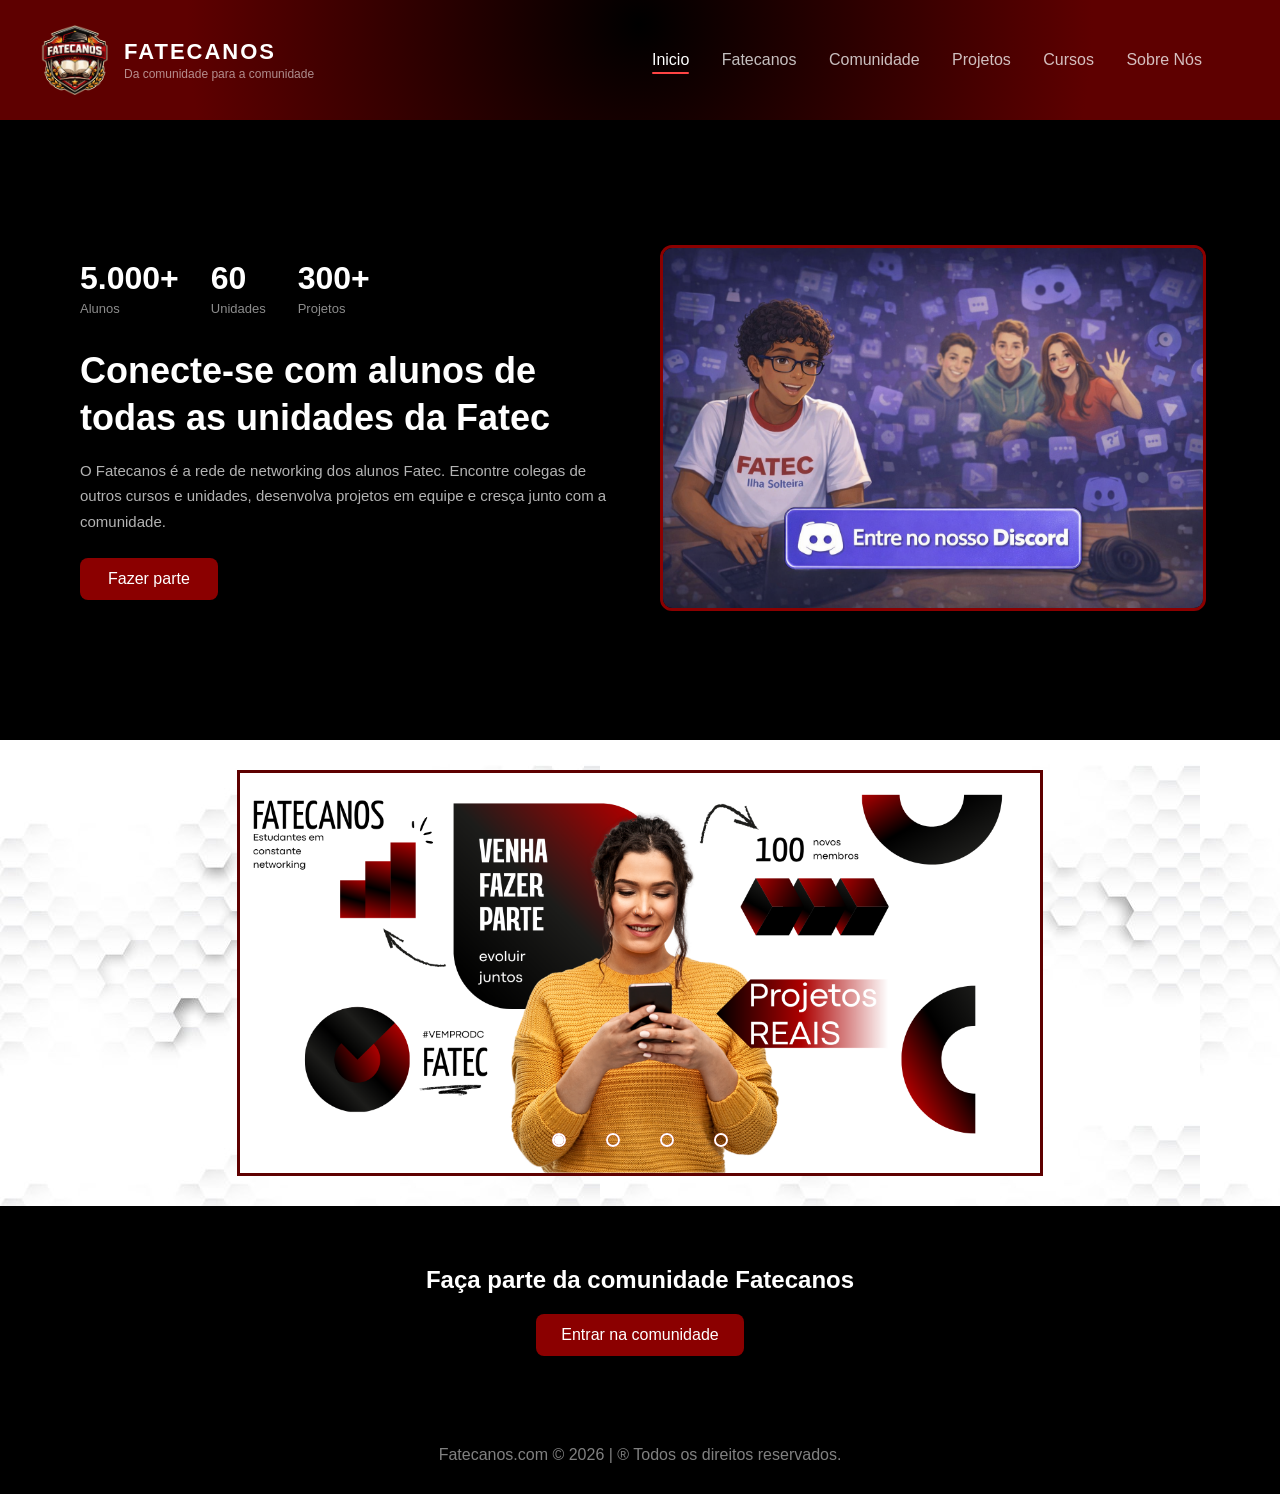
==== index.html @ 51395d37 "Add files via upload" ====
<!DOCTYPE html>
<html lang="pt-br">

<head>
    <meta charset="UTF-8">
    <meta http-equiv="X-UA-Compatible" content="IE=edge">
    <meta name="viewport" content="width=device-width, initial-scale=1.0">
    <title>FATECANOS</title>

    <!-- Estilos da Página -->
    <link rel="stylesheet" href="assets/css/estilo.css">

    <!-- favicon -->
    <link rel="shortcut icon" href="assets/images/logofatecanos.png" type="image/png">
</head>

<body>
    <header class="container-header">
        <a class="header-logo" href="index.html">
            <img src="assets/images/logofatecanos.png" alt="logo fatecanos">
            <div class="header-texto">
                <h1>FATECANOS</h1>
                <p>Da comunidade para a comunidade</p>
            </div>
        </a>
        <nav class="container-navegacao">
            <a href="index.html" class="ativo">Inicio</a>
            <a href="fatecanos.html">Fatecanos</a>
            <a href="comunidade.html">Comunidade</a>
            <a href="projetos.html">Projetos</a>
            <a href="cursos.html">Cursos</a>
            <a href="sobre.html">Sobre Nós</a>
        </nav>
    </header>
    <main class="main">
        <section class="artigo">

            <!-- TEXTO À ESQUERDA - vem primeiro no HTML então aparece à esquerda -->
            <div class="artigo-texto">

                <!-- ESTATÍSTICAS — ficam acima do título -->
                <div class="estatisticas">
                    <div class="stat">
                        <span class="stat-numero">5.000+</span>
                        <span class="stat-label">Alunos</span>
                    </div>
                    <div class="stat">
                        <span class="stat-numero">60</span>
                        <span class="stat-label">Unidades</span>
                    </div>
                    <div class="stat">
                        <span class="stat-numero">300+</span>
                        <span class="stat-label">Projetos</span>
                    </div>
                </div>

                <h1>Conecte-se com alunos de todas as unidades da Fatec</h1>
                <p>O Fatecanos é a rede de networking dos alunos Fatec.
                    Encontre colegas de outros cursos e unidades, desenvolva
                    projetos em equipe e cresça junto com a comunidade.</p>

                <!-- BOTÃO — leva o usuário para a página de comunidade -->
                <a href="comunidade.html" class="botao-artigo">Fazer parte </a>
            </div>

            <!-- IMAGEM À DIREITA — vem segundo no HTML então aparece à direita -->
            <div class="artigo-imagem">
                <a href="https://discord.gg" target="_blank">
                    <img src="assets/images/artigo1.png" alt="Entrar no Discord">
                </a>
            </div>

        </section>

        <!-- SLIDER WRAPPER — centraliza o slider na página -->
         
        <div class="slider-wrapper">

            <div class="slider">
                <div class="slides">
                    <!-- radio buttons -->
                    <input type="radio" name="radio-btn" id="radio1" checked>
                    <!-- checked = marca esse como selecionado por padrão -->
                    <input type="radio" name="radio-btn" id="radio2">
                    <input type="radio" name="radio-btn" id="radio3">
                    <input type="radio" name="radio-btn" id="radio4">

                    <!-- imagens do slide -->
                    <div class="slide first">
                        <img src="assets/images/slide1.png" alt="imagem 1">
                    </div>
                    <div class="slide">
                        <img src="assets/images/slide2.png" alt="imagem 2">
                    </div>
                    <div class="slide">
                        <img src="assets/images/slide3.png" alt="imagem 3">
                    </div>
                    <div class="slide">
                        <img src="assets/images/slide4.png" alt="imagem 4">
                    </div>

                    <!-- Navigation auto -->
                    <div class="navigation-auto">
                        <div class="auto-btn1"></div>
                        <div class="auto-btn2"></div>
                        <div class="auto-btn3"></div>
                        <div class="auto-btn4"></div>
                    </div>
                </div>

                <div class="manual-navigation">
                    <label for="radio1" class="manual-btn"></label>
                    <label for="radio2" class="manual-btn"></label>
                    <label for="radio3" class="manual-btn"></label>
                    <label for="radio4" class="manual-btn"></label>
                </div>
            </div>

        </div>
        <!-- chamada para ação -->
        <section class="container-servicos-contatos">

            <h1>Faça parte da comunidade Fatecanos</h1>

            <div class="botoes-servicos-contatos">
                <a href="#">Entrar na comunidade</a>
            </div>

        </section>
    </main>
    <footer>
        Fatecanos.com &copy; 2026 | &reg; Todos os direitos reservados.
    </footer>
    <script src="script.js"></script>
</body>

</html>
---- assets/css/estilo.css ----
/* ========================= */
/* LUCAS LEÃO                */
/* ========================= */

:root {
    --font-default: Arial, Helvetica, sans-serif;
    --cor-1: #fff;
    /* :root é onde ficam as variáveis globais do site — valores que você reutiliza em vários lugares */
}

* {
    margin: 0;
    padding: 0;
    /* o * seleciona TODOS os elementos — isso zera as margens e paddings padrão do navegador */
}

body {
    font-family: Arial, Helvetica, sans-serif;
    color: var(--cor-1);
    /* var(--cor-1) usa a variável que definimos lá no :root */
}

@media (max-width: 768px) {}

.main {
    min-height: 85vh;
    /* vh = viewport height — 85vh significa 85% da altura da tela visível */
    background-color: #ffffff;
}

/*  GERAL */
.text-center {
    text-align: center;
}

.margin-top-40 {
    margin-top: 40px;
}

/* ========================= */
/* HEADER                    */
/* ========================= */

.container-header {
    background: radial-gradient(circle at 50% 20%, #000000, #5e0000 70%);
    padding: 25px 40px;
    /* 4 valores: cima, direita, baixo, esquerda — reduzimos cima/baixo para aproximar do nav */
    display: flex;
    align-items: center;
    justify-content: space-between;
    /* space-between empurra o primeiro filho pra esquerda e o último pra direita */
}

/* LOGO (imagem + texto juntos, clicáveis) */
.header-logo {
    display: flex;
    align-items: center;
    gap: 14px;
    text-decoration: none;
    /* remove o sublinhado padrão do link */
    color: inherit;
    /* inherit = herda a cor do pai — evita que o subtítulo fique azul de link */
}

/* IMAGEM DA LOGO */
.header-logo img {
    width: 70px;
    height: 70px;
    object-fit: contain;
    /* contain garante que a imagem caiba no tamanho sem distorcer */
}

.header-texto h1 {
    margin: 0;
    font-size: 22px;
    font-weight: 700;
    color: white;
    letter-spacing: 2px;
    /* letter-spacing = espaço entre as letras */
}

.header-texto p {
    margin: 2px 0 0;
    font-size: 12px;
    color: rgba(255, 255, 255, 0.55);
    /* rgba: vermelho, verde, azul, opacidade — 0.55 = 55% visível */
}

/* BADGE (fatecanos.com) */
.header-badge {
    font-size: 11px;
    color: rgba(255, 255, 255, 0.45);
    border: 0.5px solid rgba(255, 255, 255, 0.2);
    padding: 4px 10px;
    border-radius: 20px;
    /* valor alto = bordas bem arredondadas, formato de pílula */
}

/* ========================= */
/* NAVEGAÇÃO                 */
/* ========================= */

.container-navegacao {
    position: sticky;
    top: 0;
    left: 0;
    right: 0;
    z-index: 1000
    /* z-index controla quem fica na frente — 100 garante que o nav fique acima de outros elementos */
    display: flex;
    /* adicionado: substitui o text-align: center, dá controle real sobre o alinhamento */
    justify-content: center;
    align-items: center;
    gap: 8px;
    /* gap = espaço entre os links, substitui o margin nos <a> */
    padding: 16px 24px;
    /* filter: blur removido — estava deixando o texto levemente borrado */
}

.container-navegacao a {
    font-size: 1em;
    /* reduzido de 1.5em — em telas menores 1.5em ficava muito grande */
    padding: 6px 14px;
    text-decoration: none;
    color: rgba(255, 255, 255, 0.75);
    position: relative;
    /* OBRIGATÓRIO para o ::after funcionar — o filho absolute se posiciona em relação ao pai relative */
    transition: color 0.25s ease;
    /* transition suaviza a mudança de cor no hover em 0.25 segundos */
}

.container-navegacao a::after {
    content: '';
    /* obrigatório para o ::after existir — mesmo vazio */
    position: absolute;
    bottom: 0;
    left: 14px;
    right: 14px;
    height: 2px;
    background: #ff4444;
    border-radius: 2px;
    transform: scaleX(0);
    /* começa invisível — escala horizontal zerada */
    transition: transform 0.25s ease;
}

/* O hover define o que acontece quando o mouse passa por cima */
.container-navegacao a:hover {
    color: #ffffff;
}

.container-navegacao a:hover::after {
    transform: scaleX(1);
    /* expande para o tamanho normal — cria o efeito de linha crescendo */
}

.container-navegacao a.ativo {
    color: #ffffff;
    /* página atual fica com cor cheia */
}

.container-navegacao a.ativo::after {
    transform: scaleX(1);
    /* linha já aparece sem precisar de hover */
}
/* ========================= */
/* FATECANOS - ARTIGO 01     */
/* ========================= */


/* ESTASTISTICAS */

.estatisticas {
    display: flex; /*Aqui ele simplesmente alinho oq tava dentro da class*/
    gap: 32px; /*espaço*/
    margin-bottom: 32px;
}
.stat {
    display: flex;
    flex-direction: column; 
    /* empilha o numero e a label verticalmente q ta dentro do stat*/
    gap: 4px;
}
.stat-numero {
    font-family: sans-serif;
    font-size: 32px;
    font-weight: 700;
}
.stat-label {
    font-size: 13px;
    color:rgba(255, 255, 255, 0.55);
}
.artigo {
    display: flex;
    /* ativa o flexbox — coloca os filhos lado a lado */
    align-items: center;
    /* centraliza texto e imagem verticalmente */
    gap: 40px;
    /* espaço entre o texto e a imagem */
    padding: 60px 80px;
    /* 60px cima/baixo, 80px nas laterais para respirar */
    background-color: #000000;
    min-height: 500px;
    /* altura mínima para a seção não ficar achatada */
}

.artigo-texto {
    flex: 1;
    /* ocupa metade do espaço — divide igualmente com a imagem */
    color: #ffffff;
}

.artigo-texto h1 {
    font-size: 36px;
    /* título grande e impactante */
    line-height: 1.3;
    /* espaço entre as linhas do título */
    margin-bottom: 16px;
    color: #ffffff;
}

.artigo-texto p {
    font-size: 15px;
    line-height: 1.7;
    /* line-height = espaço entre as linhas — 1.7 deixa o texto mais legível */
    color: rgba(255, 255, 255, 0.7);
    /* branco com 70% de opacidade — mais suave que branco puro */
}

.botao-artigo {
    display: inline-block;
    /* inline-block permite definir padding mas fica na mesma linha */
    margin-top: 24px;
    padding: 12px 28px;
    background: #8B0000;
    color: white;
    text-decoration: none;
    border-radius: 8px;
    transition: background 0.3s;
    /* transition suaviza a mudança de cor no hover */
}

.botao-artigo:hover {
    background: #ff0000;
    /* cor mais clara ao passar o mouse */
}

.artigo-imagem {
    flex: 1;
    /* ocupa a outra metade do espaço */
    max-width: 650px;
    /* não deixa a imagem ficar maior que 450px */
}

.artigo-imagem img {
    width: 100%;
    /* ocupa toda a largura da div pai */
    border-radius: 12px;
    /* bordas arredondadas na imagem */
    object-fit: cover;
    /* preenche o espaço sem distorcer a imagem */
    border-color: #8B0000;
    border-style: solid;
}

/* ========================= */
/* FATECANOS - SLIDER        */
/* ========================= */

.slider-wrapper {
    display: flex;
    justify-content: center;
    background-color: #ffecec;
    padding: 30px 0;
    overflow: hidden;
    /* esconde qualquer coisa que vaze para fora do wrapper */
    background-image: url('../images/backgroundslider.jpg');
}
.slider {
  width: 800px;
    height: 400px;
    overflow: hidden;
    position: relative;
    padding: 0;
    margin: 0;
    border-style: solid;
    border-color: #5e0000;
}


.slides {
    width: 400%;
    height: 400px;
    display: flex;
}

.slides input {
    opacity: 0;
}

.slide {
    width: 25%;
    position: relative;
    flex-shrink: 0;
    /* impede o slide de encolher — esse era o problema do corte */
    transition: 0.6s ease-in-out; /* ADICIONE ESTA LINHA: define a suavidade e o tempo */
}

.slide img {
    width: 100%;
    height: 100%;
    object-fit: cover;
    display: block;
    margin-left: 0; /* garante que a imagem começa do zero */
}

.manual-navigation {
    position: absolute;
    width: 800px;
    margin-top: -40px;
    display: flex;
    justify-content: center;
}

.manual-btn {
    border: 2px solid #ffffff;
    padding: 5px;
    border-radius: 10px;
    cursor: pointer;
    transition: 1s;
}

.manual-btn:not(:last-child) {
    margin-right: 40px;
}

.manual-btn:hover {
    background-color: #fff;
}

#radio1:checked ~ .first { margin-left: -2%; }
#radio2:checked ~ .first { margin-left: -27%; }
#radio3:checked ~ .first { margin-left: -55%; }
#radio4:checked ~ .first { margin-left: -77%; }

.navigation-auto div {
    border: 2px solid #a00000;
    padding: 5px;
    border-radius: 10px;
    cursor: pointer;
    transition: 1s;
}

.navigation-auto {
    position: absolute;
    width: 800px;
    margin-top: 360px;
    display: flex;
    justify-content: center;
}

.navigation-auto div:not(:last-child) {
    margin-right: 40px;
}

#radio1:checked ~ .navigation-auto .auto-btn1 { background-color: #fff; }
#radio2:checked ~ .navigation-auto .auto-btn2 { background-color: #fff; }
#radio3:checked ~ .navigation-auto .auto-btn3 { background-color: #fff; }
#radio4:checked ~ .navigation-auto .auto-btn4 { background-color: #fff; }
/* ========================= */
/* FATECANOS - SEÇÃO SOBRE   */
/* ========================= */

.container-principal {
    background-color: #2d0000;
    padding: 60px 20px;
    text-align: center;
}

.container-principal h1 {
    color: white;
    margin-bottom: 40px;
}

.container-principal article {
    background-color: #000000;
    width: 45%;
    padding: 40px;
    border-radius: 10px;
    margin: 20px;
    display: inline-block;
    /* inline-block permite definir largura mas ainda fica lado a lado */
    vertical-align: top;
    text-align: left;
}

.container-principal h3 {
    color: #ff0000;
    margin-bottom: 15px;
}

.container-principal ul,
.container-principal ol {
    color: #ff0000;
    padding-left: 20px;
}

.container-principal li {
    margin-bottom: 10px;
}

/* ========================= */
/* SEÇÃO FINAL (CTA)         */
/* ========================= */

.container-servicos-contatos {
    background-color: #000000;
    text-align: center;
    padding: 60px 20px;
}

.container-servicos-contatos h1 {
    color: white;
    margin-bottom: 20px;
}

.botoes-servicos-contatos a {
    background: #8B0000;
    color: white;
    padding: 12px 25px;
    border-radius: 8px;
    text-decoration: none;
    display: inline-block;
}

.botoes-servicos-contatos a:hover {
    background: #a00000;
    transition: 0.3s;
}

/* ========================= */
/* RESPONSIVO (CELULAR)      */
/* ========================= */

@media (max-width: 768px) {
    /* tudo dentro daqui só é aplicado quando a tela tiver até 768px de largura */

    .container-servicos article {
        width: 100%;
        margin: 10px 0;
    }
}

/* ========================= */
/* FOOTER                    */
/* ========================= */

footer {
    text-align: center;
    padding: 30px;
    background-color: #000000;
    color: gray;
}
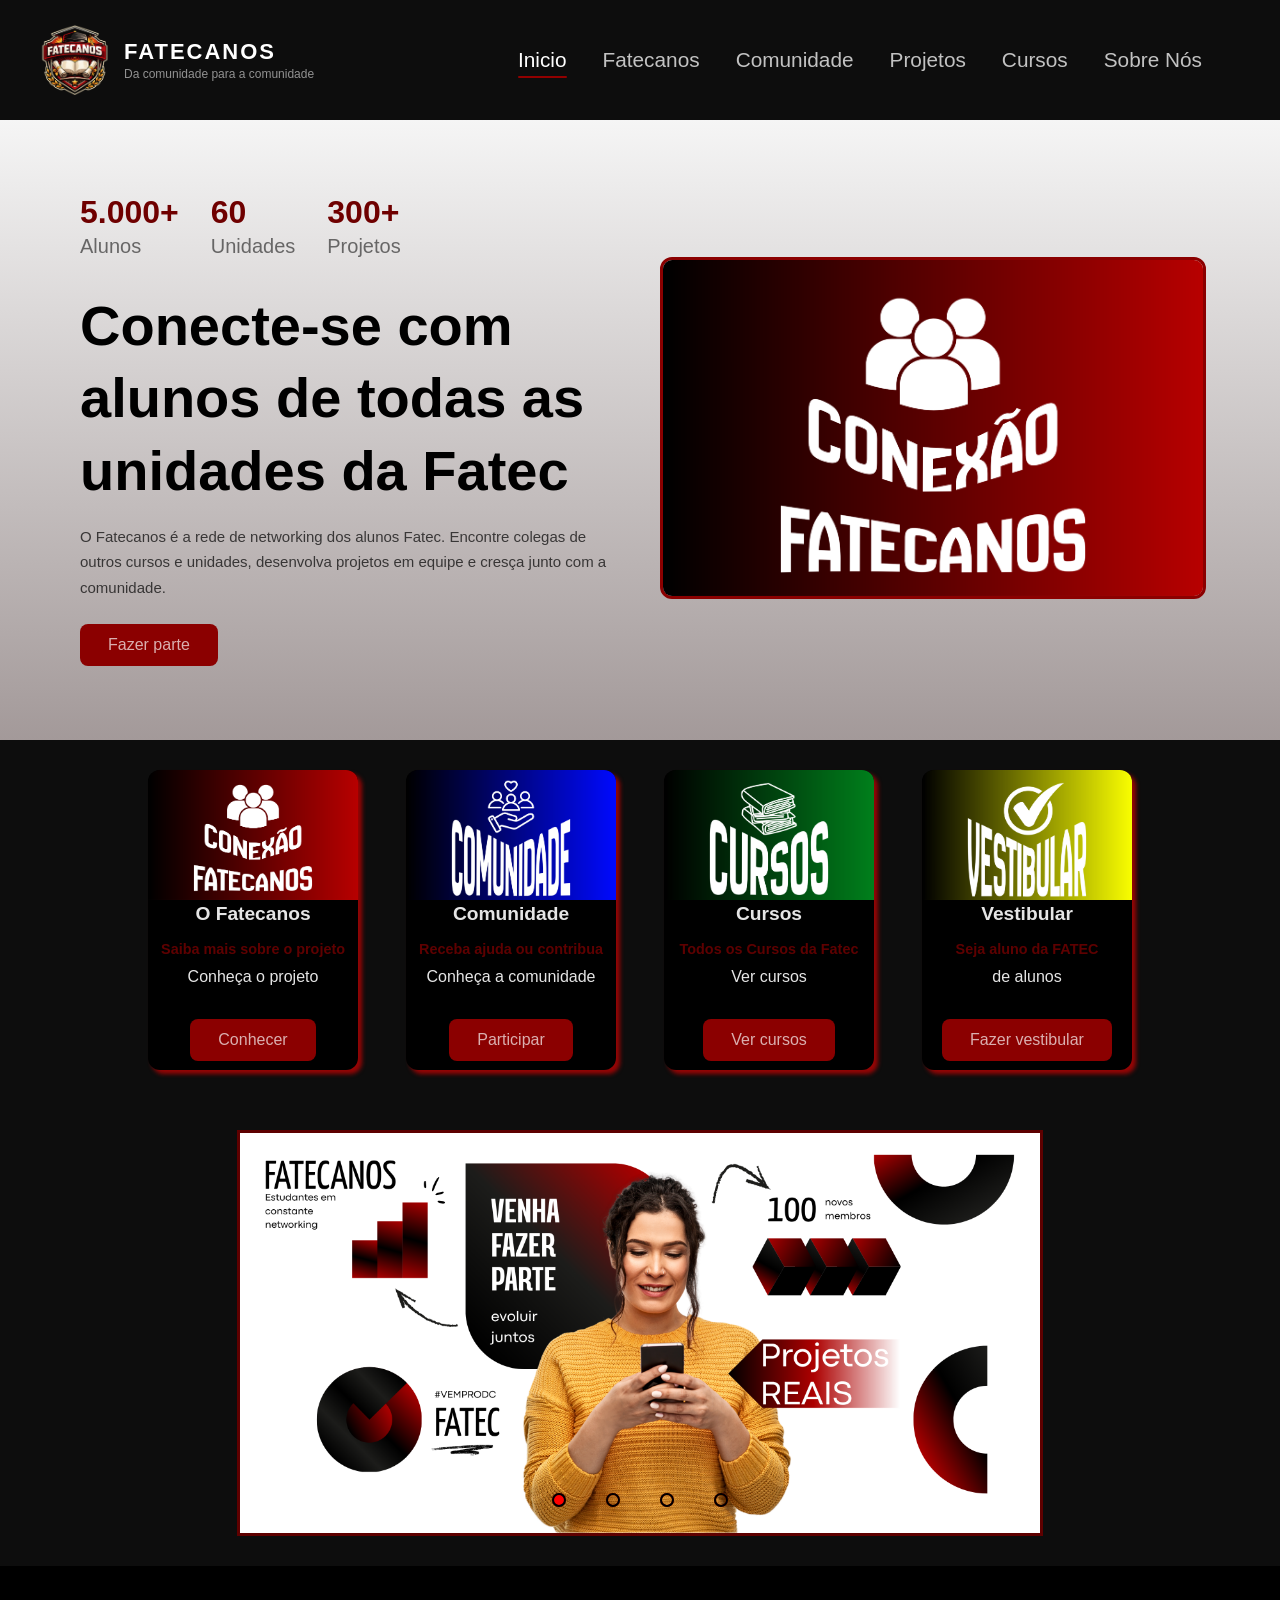
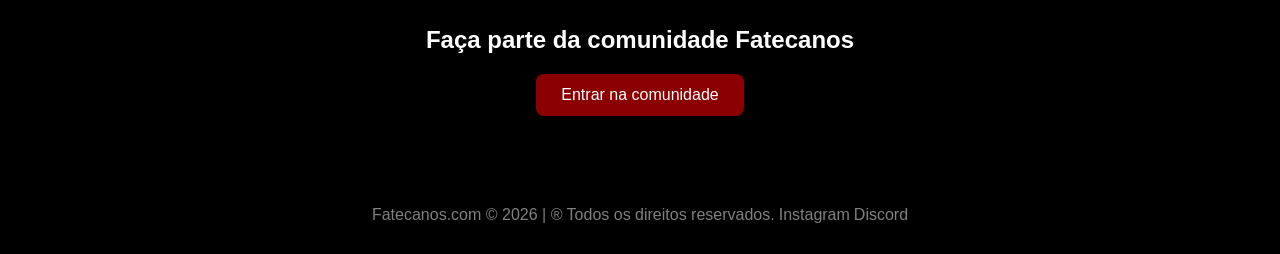
==== commit 4b026eaf: "Add comunidade page, styles, assets, and UI tweaks Introduce a new comunidade page and dedicated sty" ====
--- a/index.html
+++ b/index.html
@@ -9,6 +9,8 @@
 
     <!-- Estilos da Página -->
     <link rel="stylesheet" href="assets/css/estilo.css">
+    <link rel="stylesheet" href="assets/css/comunidade.css">
+    <link rel="stylesheet" href="assets/css/cards.css">
 
     <!-- favicon -->
     <link rel="shortcut icon" href="assets/images/logofatecanos.png" type="image/png">
@@ -66,24 +68,101 @@
             <!-- IMAGEM À DIREITA — vem segundo no HTML então aparece à direita -->
             <div class="artigo-imagem">
                 <a href="https://discord.gg" target="_blank">
-                    <img src="assets/images/artigo1.png" alt="Entrar no Discord">
+                    <img src="assets/images/conexaofatecanos.png" alt="Entrar no Discord">
                 </a>
             </div>
 
+
+        </section class="main-comunidade">
+        <section class="container-comunidade2>
+    <h1> Fatecanos </h1>
+    <p> Faça parte da comunidade, construa Netoworking, encontre ajuda e ajude os colegas</p>
+    <div> <img class=" imagem-comunidade" src="assets/images/logofatecanos.png" alt="Logo Fatecanos">
+            </div>
         </section>
 
+        <!--
+
+ <div class="main-comunidade">
+<section class="container-comunidade1">
+
+   <div class="btn-comunidade"> <h1>Projetos</h1>
+    <p> Conheça os projetos desenvolvidos pelos FATECANOS</p>
+   
+        <a href="projetos.htmk">Projetos</a>
+    </div>
+<div class="btn-comunidade">
+      <h1>Servidor no Discord</h1>
+    <p>Quer colaborar em projetos ou receber ajudar de outro Fatecano ?</p>
+            <a href="https://discord.g">Entrar</a>
+    </div>
+<div class="btn-comunidade">
+      <h1>Faça parte da comunidade Fatecanos</h1>
+    <p>Quer colaborar em projetos ou receber ajudar de outro Fatecano ?</p>
+            <a href="#">Entrar</a>
+    </div>
+    </div>  -->
+
+        <section class="container-cards">
+
+            <div class="card">
+                <img src="assets/images/conexaofatecanos.png" alt="logo dsm">
+                <div>
+                    <h1>O Fatecanos</h1>
+                    <h2>Saiba mais sobre o projeto</h2>
+                    <span>Conheça o projeto</span>
+                    <a href="index.html" class="botao">Conhecer</a>
+
+                </div>
+            </div>
+            <div class="card" id="2">
+                <img src="assets/images/comunidade (1).png" alt="logo dsm">
+                <div>
+                    <h1>Comunidade</h1>
+                    <h2>Receba ajuda ou contribua</h2>
+                    <span>Conheça a comunidade</span>
+                    <a href="index.html" class="botao">Participar</a>
+
+                </div>
+            </div>
+            <div class="card">
+                <img src="assets/images/cursos.png" alt="logo dsm">
+                <div>
+                    <h1>Cursos</h1>
+                    <h2>Todos os Cursos da Fatec</h2>
+                    <span>Ver cursos</span>
+                    <a href="index.html" class="botao">Ver cursos</a>
+
+                </div>
+            </div>
+            <div class="card">
+                <img src="assets/images/vestibular.png" alt="logo dsm">
+                <div>
+                    <h1>Vestibular</h1>
+                    <h2>Seja aluno da FATEC</h2>
+                    <span>de alunos</span>
+                    <a href="index.html" class="botao">Fazer vestibular</a>
+
+                    </a>
+                </div>
+            </div>
+
+        </section>
+
+
+
         <!-- SLIDER WRAPPER — centraliza o slider na página -->
-         
+
         <div class="slider-wrapper">
 
             <div class="slider">
                 <div class="slides">
                     <!-- radio buttons -->
-                    <input type="radio" name="radio-btn" id="radio1" checked>
+                    <input type="radio" name="radio-btn" class="radio-btn-teste" id="radio1" checked>
                     <!-- checked = marca esse como selecionado por padrão -->
-                    <input type="radio" name="radio-btn" id="radio2">
-                    <input type="radio" name="radio-btn" id="radio3">
-                    <input type="radio" name="radio-btn" id="radio4">
+                    <input type="radio" name="radio-btn" class="radio-btn-teste" id="radio2">
+                    <input type="radio" name="radio-btn" class="radio-btn-teste" id="radio3">
+                    <input type="radio" name="radio-btn" class="radio-btn-teste" id="radio4">
 
                     <!-- imagens do slide -->
                     <div class="slide first">
@@ -128,8 +207,10 @@
 
         </section>
     </main>
-    <footer>
+    <footer class="footer">
         Fatecanos.com &copy; 2026 | &reg; Todos os direitos reservados.
+        <p>Instagram</p>
+        <p>Discord</p>
     </footer>
     <script src="script.js"></script>
 </body>
--- a/assets/css/estilo.css
+++ b/assets/css/estilo.css
@@ -4,7 +4,6 @@
 
 :root {
     --font-default: Arial, Helvetica, sans-serif;
-    --cor-1: #fff;
     /* :root é onde ficam as variáveis globais do site — valores que você reutiliza em vários lugares */
 }
 
@@ -16,7 +15,7 @@
 
 body {
     font-family: Arial, Helvetica, sans-serif;
-    color: var(--cor-1);
+    
     /* var(--cor-1) usa a variável que definimos lá no :root */
 }
 
@@ -25,7 +24,7 @@
 .main {
     min-height: 85vh;
     /* vh = viewport height — 85vh significa 85% da altura da tela visível */
-    background-color: #ffffff;
+    background: linear-gradient(to bottom, #f5f5f5, #1a0000);
 }
 
 /*  GERAL */
@@ -36,13 +35,71 @@
 .margin-top-40 {
     margin-top: 40px;
 }
+/* ========================= */
+/* RESPONSIVO (CELULAR)      */
+/* ========================= */
+
+@media (max-width: 768px) {
+    /* 1. Ajuste do Header: Logo em cima, badge embaixo */
+    .container-header {
+        flex-direction: column;
+        gap: 15px;
+        text-align: center;
+        padding: 20px;
+    }
+
+    /* 2. Menu de Navegação: Quebra em linhas se não couber */
+    .container-navegacao {
+        flex-wrap: wrap; 
+        gap: 10px;
+    }
+
+    /* 3. ARTIGO: Texto e Imagem ficam um embaixo do outro */
+    .artigo {
+        
+        flex-direction: column; /* O "pulo do gato" que te falei */
+        padding: 30px 20px;
+        text-align: center;
+    }
+
+    .artigo-imagem {
+        max-width: 100%; /* Imagem ocupa a largura total no celular */
+    }
+
+    /* 4. ESTATÍSTICAS: Alinha no centro no mobile */
+    .estatisticas {
+        justify-content: center;
+        gap: 20px;
+    }
+
+    /* 5. SEÇÃO SOBRE: Os quadros que eram 45% agora ocupam 100% */
+    .container-principal article {
+        width: 90%; /* Ocupa quase a tela toda */
+        margin: 10px 0;
+        display: block; /* Garante que fiquem um abaixo do outro */
+    }
+
+    /* 6. SLIDER: Ajuste básico para não estourar a tela */
+    .slider {
+        width: 100%;
+        height: auto;
+    }
+    .slides, .slide {
+        height: 250px; /* Diminui a altura no celular para não ficar gigante */
+    }
+}
 
 /* ========================= */
 /* HEADER                    */
 /* ========================= */
 
 .container-header {
-    background: radial-gradient(circle at 50% 20%, #000000, #5e0000 70%);
+    position: sticky;
+    top: 0;
+    left: 0;
+    right: 0;
+    z-index: 100;
+    background-color: #0D0D0D;
     padding: 25px 40px;
     /* 4 valores: cima, direita, baixo, esquerda — reduzimos cima/baixo para aproximar do nav */
     display: flex;
@@ -101,12 +158,7 @@
 /* ========================= */
 
 .container-navegacao {
-    position: sticky;
-    top: 0;
-    left: 0;
-    right: 0;
-    z-index: 1000
-    /* z-index controla quem fica na frente — 100 garante que o nav fique acima de outros elementos */
+    /* z-index controla quem fica na frente  100 garante que o nav fique acima de outros elementos */
     display: flex;
     /* adicionado: substitui o text-align: center, dá controle real sobre o alinhamento */
     justify-content: center;
@@ -118,7 +170,7 @@
 }
 
 .container-navegacao a {
-    font-size: 1em;
+    font-size: 1.3em;
     /* reduzido de 1.5em — em telas menores 1.5em ficava muito grande */
     padding: 6px 14px;
     text-decoration: none;
@@ -137,7 +189,7 @@
     left: 14px;
     right: 14px;
     height: 2px;
-    background: #ff4444;
+    background: #920000;
     border-radius: 2px;
     transform: scaleX(0);
     /* começa invisível — escala horizontal zerada */
@@ -187,8 +239,8 @@
     font-weight: 700;
 }
 .stat-label {
-    font-size: 13px;
-    color:rgba(255, 255, 255, 0.55);
+    font-size: 20px;
+    color:rgba(0, 0, 0, 0.55);
 }
 .artigo {
     display: flex;
@@ -199,32 +251,31 @@
     /* espaço entre o texto e a imagem */
     padding: 60px 80px;
     /* 60px cima/baixo, 80px nas laterais para respirar */
-    background-color: #000000;
+    
     min-height: 500px;
     /* altura mínima para a seção não ficar achatada */
 }
 
 .artigo-texto {
     flex: 1;
-    /* ocupa metade do espaço — divide igualmente com a imagem */
-    color: #ffffff;
+    /* ocupa metade do espaç divide igualmente com a imagem */
+    color: #6f0000;
 }
 
 .artigo-texto h1 {
-    font-size: 36px;
+    font-size: 56px;
     /* título grande e impactante */
     line-height: 1.3;
     /* espaço entre as linhas do título */
     margin-bottom: 16px;
-    color: #ffffff;
+    color: #000000;
 }
 
 .artigo-texto p {
     font-size: 15px;
     line-height: 1.7;
     /* line-height = espaço entre as linhas — 1.7 deixa o texto mais legível */
-    color: rgba(255, 255, 255, 0.7);
-    /* branco com 70% de opacidade — mais suave que branco puro */
+    color: rgba(0, 0, 0, 0.7);
 }
 
 .botao-artigo {
@@ -233,7 +284,7 @@
     margin-top: 24px;
     padding: 12px 28px;
     background: #8B0000;
-    color: white;
+    color: rgba(255, 255, 255, 0.685);
     text-decoration: none;
     border-radius: 8px;
     transition: background 0.3s;
@@ -262,6 +313,9 @@
     border-color: #8B0000;
     border-style: solid;
 }
+.artigo-imagem img:hover {
+    color: #5e0000;
+}
 
 /* ========================= */
 /* FATECANOS - SLIDER        */
@@ -270,11 +324,11 @@
 .slider-wrapper {
     display: flex;
     justify-content: center;
-    background-color: #ffecec;
+    background-color:#0D0D0D;
     padding: 30px 0;
     overflow: hidden;
     /* esconde qualquer coisa que vaze para fora do wrapper */
-    background-image: url('../images/backgroundslider.jpg');
+  
 }
 .slider {
   width: 800px;
@@ -323,7 +377,7 @@
 }
 
 .manual-btn {
-    border: 2px solid #ffffff;
+    border: 2px solid #000000;
     padding: 5px;
     border-radius: 10px;
     cursor: pointer;
@@ -335,13 +389,13 @@
 }
 
 .manual-btn:hover {
-    background-color: #fff;
-}
-
-#radio1:checked ~ .first { margin-left: -2%; }
-#radio2:checked ~ .first { margin-left: -27%; }
-#radio3:checked ~ .first { margin-left: -55%; }
-#radio4:checked ~ .first { margin-left: -77%; }
+    background-color: #000000;
+}
+
+#radio1:checked ~ .first { margin-left: 0%; }
+#radio2:checked ~ .first { margin-left: -25%; }
+#radio3:checked ~ .first { margin-left: -50%; }
+#radio4:checked ~ .first { margin-left: -75%; }
 
 .navigation-auto div {
     border: 2px solid #a00000;
@@ -351,6 +405,10 @@
     transition: 1s;
 }
 
+.radio-btn-teste {
+    display: none;     /*Ele basicamente fa*/
+}
+
 .navigation-auto {
     position: absolute;
     width: 800px;
@@ -363,27 +421,32 @@
     margin-right: 40px;
 }
 
-#radio1:checked ~ .navigation-auto .auto-btn1 { background-color: #fff; }
-#radio2:checked ~ .navigation-auto .auto-btn2 { background-color: #fff; }
-#radio3:checked ~ .navigation-auto .auto-btn3 { background-color: #fff; }
-#radio4:checked ~ .navigation-auto .auto-btn4 { background-color: #fff; }
+#radio1:checked ~ .navigation-auto .auto-btn1 { background-color: #ff0000; }
+#radio2:checked ~ .navigation-auto .auto-btn2 { background-color: #ff0000; }
+#radio3:checked ~ .navigation-auto .auto-btn3 { background-color: #ff0000; }
+#radio4:checked ~ .navigation-auto .auto-btn4 { background-color: #ff0000; }
 /* ========================= */
 /* FATECANOS - SEÇÃO SOBRE   */
 /* ========================= */
 
+.text-center h1 {
+    color: var(--cor-1);
+}
+
 .container-principal {
-    background-color: #2d0000;
+    background-color: var(--cor-1);
     padding: 60px 20px;
     text-align: center;
 }
 
 .container-principal h1 {
-    color: white;
+    color: rgb(47, 0, 0);
     margin-bottom: 40px;
+    font-weight: 700;
 }
 
 .container-principal article {
-    background-color: #000000;
+    background-color: #ffffff;
     width: 45%;
     padding: 40px;
     border-radius: 10px;
@@ -395,13 +458,15 @@
 }
 
 .container-principal h3 {
-    color: #ff0000;
+    color: #000000;
     margin-bottom: 15px;
 }
 
 .container-principal ul,
 .container-principal ol {
-    color: #ff0000;
+    display: flex;
+    gap: 20px;
+    color: #5a5a5a;
     padding-left: 20px;
 }
 
@@ -415,6 +480,8 @@
 
 .container-servicos-contatos {
     background-color: #000000;
+    align-items: center;
+    justify-content: center;
     text-align: center;
     padding: 60px 20px;
 }
@@ -456,7 +523,10 @@
 /* ========================= */
 
 footer {
+    display: flex;
+    gap: 4px;
     text-align: center;
+    justify-content:center;
     padding: 30px;
     background-color: #000000;
     color: gray;
--- a/assets/css/comunidade.css
+++ b/assets/css/comunidade.css
@@ -0,0 +1,139 @@
+/* ========================= */
+/*       CSS COMUNIDADE      */
+/* ========================= */
+
+:root {
+    --font-default: Arial, Helvetica, sans-serif;
+    --cor-1: #e5e5e5;
+    --background: radial-gradient(circle at 50% 20%, #000000, #5e0000 70%);
+    /* :root é onde ficam as variáveis globais do site — valores que você reutiliza em vários lugares */
+}
+
+* {
+    margin: 0;
+    padding: 0;
+    /* o * seleciona TODOS os elementos — isso zera as margens e paddings padrão do navegador */
+}
+
+body {
+    font-family: Arial, Helvetica, sans-serif;
+    color: var(--cor-1);
+    background-color: var(--cor-1);
+    /* var(--cor-1) usa a variável que definimos lá no :root */
+}
+
+/*
+.main-comunidade {
+    background: radial-gradient(circle at 50% 20%, #000000, #5e0000 70%);;
+    
+}
+.container-comunidade1 {
+    padding: 60px 20px;
+      display: flex;
+    gap: 30px;  
+      align-items: center;
+    justify-content: center;
+    text-align: center;
+}
+.container-comunidade1 p{
+    padding: 10px;
+  
+
+}
+.btn-comunidade {
+    align-items: center;
+    justify-content: center;
+}
+.btn-comunidade a{
+    background-color: #eeeeee;
+    color: #960000;
+    text-decoration: none;
+    padding: 12px 120px;
+    display: inline-block;
+    border-radius: 8px;
+    
+}
+
+.btn-comunidade a:hover {
+    background-color: #5e0000;
+    color: white;
+    transition: ease 0.5s;
+    transform: scale(1.3);
+}
+*/
+.container-cards {
+    display: flex;
+    background-color: #0D0D0D;
+    justify-content: center;
+    align-items: center;
+    height: 40vh;
+    font-family: "Arial";
+    gap: 48px;
+}
+
+.card {
+    background-color: rgb(0, 0, 0);
+    width: 210px;
+    height: 300px;
+    border-radius: 12px;
+    box-shadow: 4px 4px 4px #dc0000aa;
+
+}
+
+.card img {
+    width: 100%;
+    height: 130px;
+    border-top-left-radius: 12px;
+    border-top-right-radius: 12px;
+}
+
+.card div {
+    display: flex;
+    flex-direction: column;
+    justify-content: center;
+    align-items: center;
+    gap: 9px;
+    height: 50%;
+}
+.card span{
+    text-align: center;
+}
+
+.card h1 {
+    font-size: 1.2rem;
+    padding: 5px;
+}
+
+.card h2 {
+    font-size: .9rem;
+    color:#5e0000;
+    padding: 2px;
+    text-align: center;
+   
+}
+
+.card a{
+  display: inline-block;
+    /* inline-block permite definir padding mas fica na mesma linha */
+    margin-top: 24px;
+    padding: 12px 28px;
+    background: #8B0000;
+    color: rgba(255, 255, 255, 0.685);
+    text-decoration: none;
+    border-radius: 8px;
+    transition: background 0.3s;
+    /* transition suaviza a mudança de cor no hover */
+}
+
+.card a:hover {
+    background-color: #ffffff;
+    color: rgb(57, 0, 0);
+    transition: ease 0.5s;
+    transform: scale(1.2);
+}
+.card:hover {
+    color: #ffffff;
+    transform: scale(1.1);
+    border-radius: 12px;
+    box-shadow: 4px 4px 4px #ff0000aa;
+}
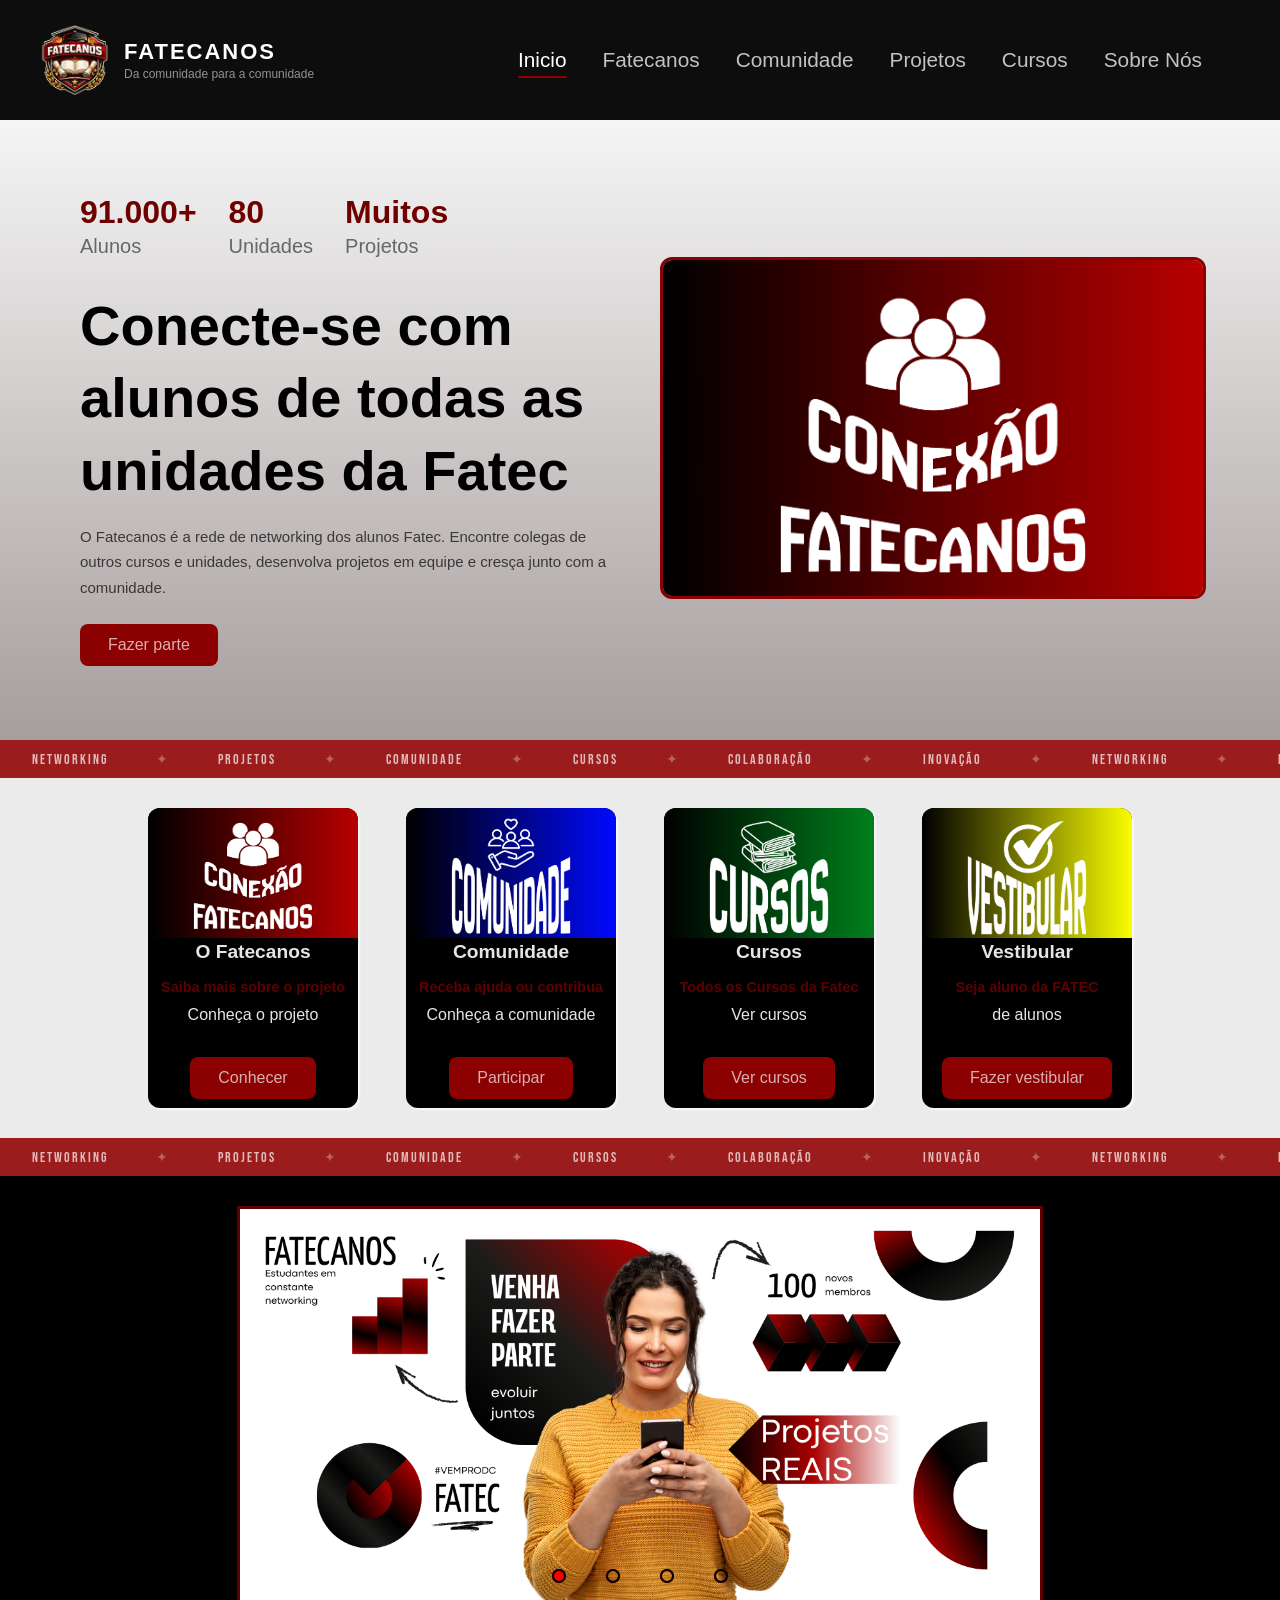
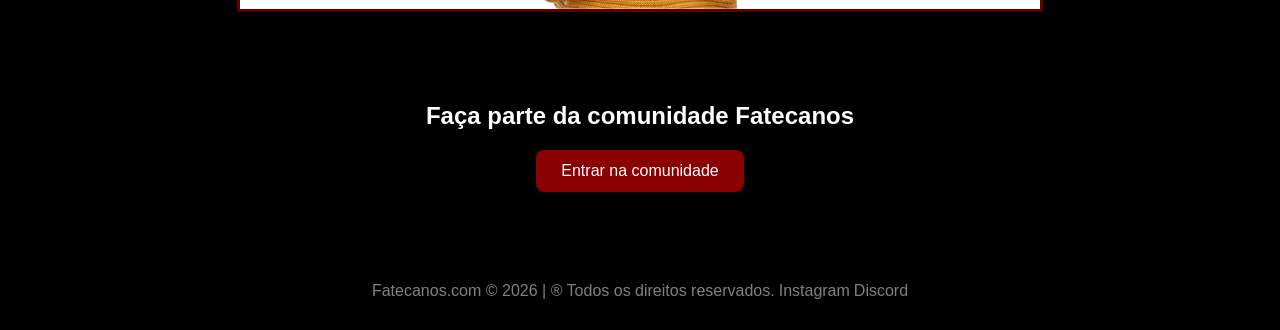
==== commit d53e0bed: "Add scrolling strip and style tweaks Add a scrolling marquee strip (HTML and CSS) with Bebas Neue fo" ====
--- a/index.html
+++ b/index.html
@@ -43,20 +43,20 @@
                 <!-- ESTATÍSTICAS — ficam acima do título -->
                 <div class="estatisticas">
                     <div class="stat">
-                        <span class="stat-numero">5.000+</span>
+                        <span class="stat-numero">91.000+</span>
                         <span class="stat-label">Alunos</span>
                     </div>
                     <div class="stat">
-                        <span class="stat-numero">60</span>
+                        <span class="stat-numero">80</span>
                         <span class="stat-label">Unidades</span>
                     </div>
                     <div class="stat">
-                        <span class="stat-numero">300+</span>
+                        <span class="stat-numero">Muitos</span>
                         <span class="stat-label">Projetos</span>
                     </div>
                 </div>
 
-                <h1>Conecte-se com alunos de todas as unidades da Fatec</h1>
+                <h1 class="teste10">Conecte-se com alunos de todas as unidades da Fatec</h1>
                 <p>O Fatecanos é a rede de networking dos alunos Fatec.
                     Encontre colegas de outros cursos e unidades, desenvolva
                     projetos em equipe e cresça junto com a comunidade.</p>
@@ -102,6 +102,22 @@
             <a href="#">Entrar</a>
     </div>
     </div>  -->
+        <div class="strip">
+            <div class="strip-inner">
+                <span>NETWORKING</span><span class="sep">✦</span>
+                <span>PROJETOS</span><span class="sep">✦</span>
+                <span>COMUNIDADE</span><span class="sep">✦</span>
+                <span>CURSOS</span><span class="sep">✦</span>
+                <span>COLABORAÇÃO</span><span class="sep">✦</span>
+                <span>INOVAÇÃO</span><span class="sep">✦</span>
+                <span>NETWORKING</span><span class="sep">✦</span>
+                <span>PROJETOS</span><span class="sep">✦</span>
+                <span>COMUNIDADE</span><span class="sep">✦</span>
+                <span>CURSOS</span><span class="sep">✦</span>
+                <span>COLABORAÇÃO</span><span class="sep">✦</span>
+                <span>INOVAÇÃO</span><span class="sep">✦</span>
+            </div>
+        </div>
 
         <section class="container-cards">
 
@@ -149,6 +165,22 @@
 
         </section>
 
+        <div class="strip">
+            <div class="strip-inner">
+                <span>NETWORKING</span><span class="sep">✦</span>
+                <span>PROJETOS</span><span class="sep">✦</span>
+                <span>COMUNIDADE</span><span class="sep">✦</span>
+                <span>CURSOS</span><span class="sep">✦</span>
+                <span>COLABORAÇÃO</span><span class="sep">✦</span>
+                <span>INOVAÇÃO</span><span class="sep">✦</span>
+                <span>NETWORKING</span><span class="sep">✦</span>
+                <span>PROJETOS</span><span class="sep">✦</span>
+                <span>COMUNIDADE</span><span class="sep">✦</span>
+                <span>CURSOS</span><span class="sep">✦</span>
+                <span>COLABORAÇÃO</span><span class="sep">✦</span>
+                <span>INOVAÇÃO</span><span class="sep">✦</span>
+            </div>
+        </div>
 
 
         <!-- SLIDER WRAPPER — centraliza o slider na página -->
--- a/assets/css/estilo.css
+++ b/assets/css/estilo.css
@@ -1,5 +1,5 @@
 /* ========================= */
-/* LUCAS LEÃO                */
+/* LUCAS LEÃO               */
 /* ========================= */
 
 :root {
@@ -15,7 +15,7 @@
 
 body {
     font-family: Arial, Helvetica, sans-serif;
-    
+
     /* var(--cor-1) usa a variável que definimos lá no :root */
 }
 
@@ -35,11 +35,13 @@
 .margin-top-40 {
     margin-top: 40px;
 }
+
 /* ========================= */
 /* RESPONSIVO (CELULAR)      */
 /* ========================= */
 
 @media (max-width: 768px) {
+
     /* 1. Ajuste do Header: Logo em cima, badge embaixo */
     .container-header {
         flex-direction: column;
@@ -50,20 +52,22 @@
 
     /* 2. Menu de Navegação: Quebra em linhas se não couber */
     .container-navegacao {
-        flex-wrap: wrap; 
+        flex-wrap: wrap;
         gap: 10px;
     }
 
     /* 3. ARTIGO: Texto e Imagem ficam um embaixo do outro */
     .artigo {
-        
-        flex-direction: column; /* O "pulo do gato" que te falei */
+
+        flex-direction: column;
+        /* O "pulo do gato" que te falei */
         padding: 30px 20px;
         text-align: center;
     }
 
     .artigo-imagem {
-        max-width: 100%; /* Imagem ocupa a largura total no celular */
+        max-width: 100%;
+        /* Imagem ocupa a largura total no celular */
     }
 
     /* 4. ESTATÍSTICAS: Alinha no centro no mobile */
@@ -74,9 +78,11 @@
 
     /* 5. SEÇÃO SOBRE: Os quadros que eram 45% agora ocupam 100% */
     .container-principal article {
-        width: 90%; /* Ocupa quase a tela toda */
+        width: 90%;
+        /* Ocupa quase a tela toda */
         margin: 10px 0;
-        display: block; /* Garante que fiquem um abaixo do outro */
+        display: block;
+        /* Garante que fiquem um abaixo do outro */
     }
 
     /* 6. SLIDER: Ajuste básico para não estourar a tela */
@@ -84,8 +90,11 @@
         width: 100%;
         height: auto;
     }
-    .slides, .slide {
-        height: 250px; /* Diminui a altura no celular para não ficar gigante */
+
+    .slides,
+    .slide {
+        height: 250px;
+        /* Diminui a altura no celular para não ficar gigante */
     }
 }
 
@@ -165,7 +174,7 @@
     align-items: center;
     gap: 8px;
     /* gap = espaço entre os links, substitui o margin nos <a> */
-    padding: 16px 24px;
+    padding: 1px 24px;
     /* filter: blur removido — estava deixando o texto levemente borrado */
 }
 
@@ -215,6 +224,7 @@
     transform: scaleX(1);
     /* linha já aparece sem precisar de hover */
 }
+
 /* ========================= */
 /* FATECANOS - ARTIGO 01     */
 /* ========================= */
@@ -223,25 +233,31 @@
 /* ESTASTISTICAS */
 
 .estatisticas {
-    display: flex; /*Aqui ele simplesmente alinho oq tava dentro da class*/
-    gap: 32px; /*espaço*/
+    display: flex;
+    /*Aqui ele simplesmente alinho oq tava dentro da class*/
+    gap: 32px;
+    /*espaço*/
     margin-bottom: 32px;
 }
+
 .stat {
     display: flex;
-    flex-direction: column; 
+    flex-direction: column;
     /* empilha o numero e a label verticalmente q ta dentro do stat*/
     gap: 4px;
 }
+
 .stat-numero {
     font-family: sans-serif;
     font-size: 32px;
     font-weight: 700;
 }
+
 .stat-label {
     font-size: 20px;
-    color:rgba(0, 0, 0, 0.55);
-}
+    color: rgba(0, 0, 0, 0.55);
+}
+
 .artigo {
     display: flex;
     /* ativa o flexbox — coloca os filhos lado a lado */
@@ -251,7 +267,7 @@
     /* espaço entre o texto e a imagem */
     padding: 60px 80px;
     /* 60px cima/baixo, 80px nas laterais para respirar */
-    
+
     min-height: 500px;
     /* altura mínima para a seção não ficar achatada */
 }
@@ -313,10 +329,16 @@
     border-color: #8B0000;
     border-style: solid;
 }
+
 .artigo-imagem img:hover {
     color: #5e0000;
 }
 
+
+
+
+
+
 /* ========================= */
 /* FATECANOS - SLIDER        */
 /* ========================= */
@@ -324,14 +346,15 @@
 .slider-wrapper {
     display: flex;
     justify-content: center;
-    background-color:#0D0D0D;
+    background-color: #000000;
     padding: 30px 0;
     overflow: hidden;
     /* esconde qualquer coisa que vaze para fora do wrapper */
-  
-}
+
+}
+
 .slider {
-  width: 800px;
+    width: 800px;
     height: 400px;
     overflow: hidden;
     position: relative;
@@ -357,7 +380,8 @@
     position: relative;
     flex-shrink: 0;
     /* impede o slide de encolher — esse era o problema do corte */
-    transition: 0.6s ease-in-out; /* ADICIONE ESTA LINHA: define a suavidade e o tempo */
+    transition: 0.6s ease-in-out;
+    /* ADICIONE ESTA LINHA: define a suavidade e o tempo */
 }
 
 .slide img {
@@ -365,7 +389,8 @@
     height: 100%;
     object-fit: cover;
     display: block;
-    margin-left: 0; /* garante que a imagem começa do zero */
+    margin-left: 0;
+    /* garante que a imagem começa do zero */
 }
 
 .manual-navigation {
@@ -392,10 +417,21 @@
     background-color: #000000;
 }
 
-#radio1:checked ~ .first { margin-left: 0%; }
-#radio2:checked ~ .first { margin-left: -25%; }
-#radio3:checked ~ .first { margin-left: -50%; }
-#radio4:checked ~ .first { margin-left: -75%; }
+#radio1:checked~.first {
+    margin-left: 0%;
+}
+
+#radio2:checked~.first {
+    margin-left: -25%;
+}
+
+#radio3:checked~.first {
+    margin-left: -50%;
+}
+
+#radio4:checked~.first {
+    margin-left: -75%;
+}
 
 .navigation-auto div {
     border: 2px solid #a00000;
@@ -406,7 +442,8 @@
 }
 
 .radio-btn-teste {
-    display: none;     /*Ele basicamente fa*/
+    display: none;
+    /*Ele basicamente fa*/
 }
 
 .navigation-auto {
@@ -421,10 +458,22 @@
     margin-right: 40px;
 }
 
-#radio1:checked ~ .navigation-auto .auto-btn1 { background-color: #ff0000; }
-#radio2:checked ~ .navigation-auto .auto-btn2 { background-color: #ff0000; }
-#radio3:checked ~ .navigation-auto .auto-btn3 { background-color: #ff0000; }
-#radio4:checked ~ .navigation-auto .auto-btn4 { background-color: #ff0000; }
+#radio1:checked~.navigation-auto .auto-btn1 {
+    background-color: #ff0000;
+}
+
+#radio2:checked~.navigation-auto .auto-btn2 {
+    background-color: #ff0000;
+}
+
+#radio3:checked~.navigation-auto .auto-btn3 {
+    background-color: #ff0000;
+}
+
+#radio4:checked~.navigation-auto .auto-btn4 {
+    background-color: #ff0000;
+}
+
 /* ========================= */
 /* FATECANOS - SEÇÃO SOBRE   */
 /* ========================= */
@@ -526,7 +575,7 @@
     display: flex;
     gap: 4px;
     text-align: center;
-    justify-content:center;
+    justify-content: center;
     padding: 30px;
     background-color: #000000;
     color: gray;
--- a/assets/css/comunidade.css
+++ b/assets/css/comunidade.css
@@ -1,6 +1,9 @@
 /* ========================= */
 /*       CSS COMUNIDADE      */
 /* ========================= */
+
+
+@import url('https://fonts.googleapis.com/css2?family=Bebas+Neue&display=swap');
 
 :root {
     --font-default: Arial, Helvetica, sans-serif;
@@ -61,9 +64,45 @@
     transform: scale(1.3);
 }
 */
+/* PARTE DA FAIXA */
+
+.strip {
+    background: #9B1C1C;
+    padding: 10px 2rem;
+    overflow: hidden;
+    white-space: nowrap;
+}
+
+.strip-inner {
+    display: inline-flex;
+    gap: 3rem;
+    animation: scroll 10s linear infinite;
+}
+
+.strip span {
+    font-family: 'Bebas Neue', sans-serif;
+    font-size: 14px;
+    color: rgba(255, 255, 255, 0.7);
+    letter-spacing: 2px;
+}
+
+.strip span.sep {
+    color: rgba(255, 255, 255, 0.3);
+}
+
+@keyframes scroll {
+    0% {
+        transform: translateX(0);
+    }
+
+    100% {
+        transform: translateX(-50%);
+    }
+}
+
 .container-cards {
     display: flex;
-    background-color: #0D0D0D;
+    background-color: #ebebeb;
     justify-content: center;
     align-items: center;
     height: 40vh;
@@ -76,7 +115,7 @@
     width: 210px;
     height: 300px;
     border-radius: 12px;
-    box-shadow: 4px 4px 4px #dc0000aa;
+    box-shadow: 2px 2px 2px #ffffffaa;
 
 }
 
@@ -95,7 +134,8 @@
     gap: 9px;
     height: 50%;
 }
-.card span{
+
+.card span {
     text-align: center;
 }
 
@@ -106,14 +146,14 @@
 
 .card h2 {
     font-size: .9rem;
-    color:#5e0000;
+    color: #5e0000;
     padding: 2px;
     text-align: center;
-   
+
 }
 
-.card a{
-  display: inline-block;
+.card a {
+    display: inline-block;
     /* inline-block permite definir padding mas fica na mesma linha */
     margin-top: 24px;
     padding: 12px 28px;
@@ -131,9 +171,10 @@
     transition: ease 0.5s;
     transform: scale(1.2);
 }
+
 .card:hover {
     color: #ffffff;
     transform: scale(1.1);
     border-radius: 12px;
-    box-shadow: 4px 4px 4px #ff0000aa;
-}
+    box-shadow: 4px 4px 4px #000000aa;
+}
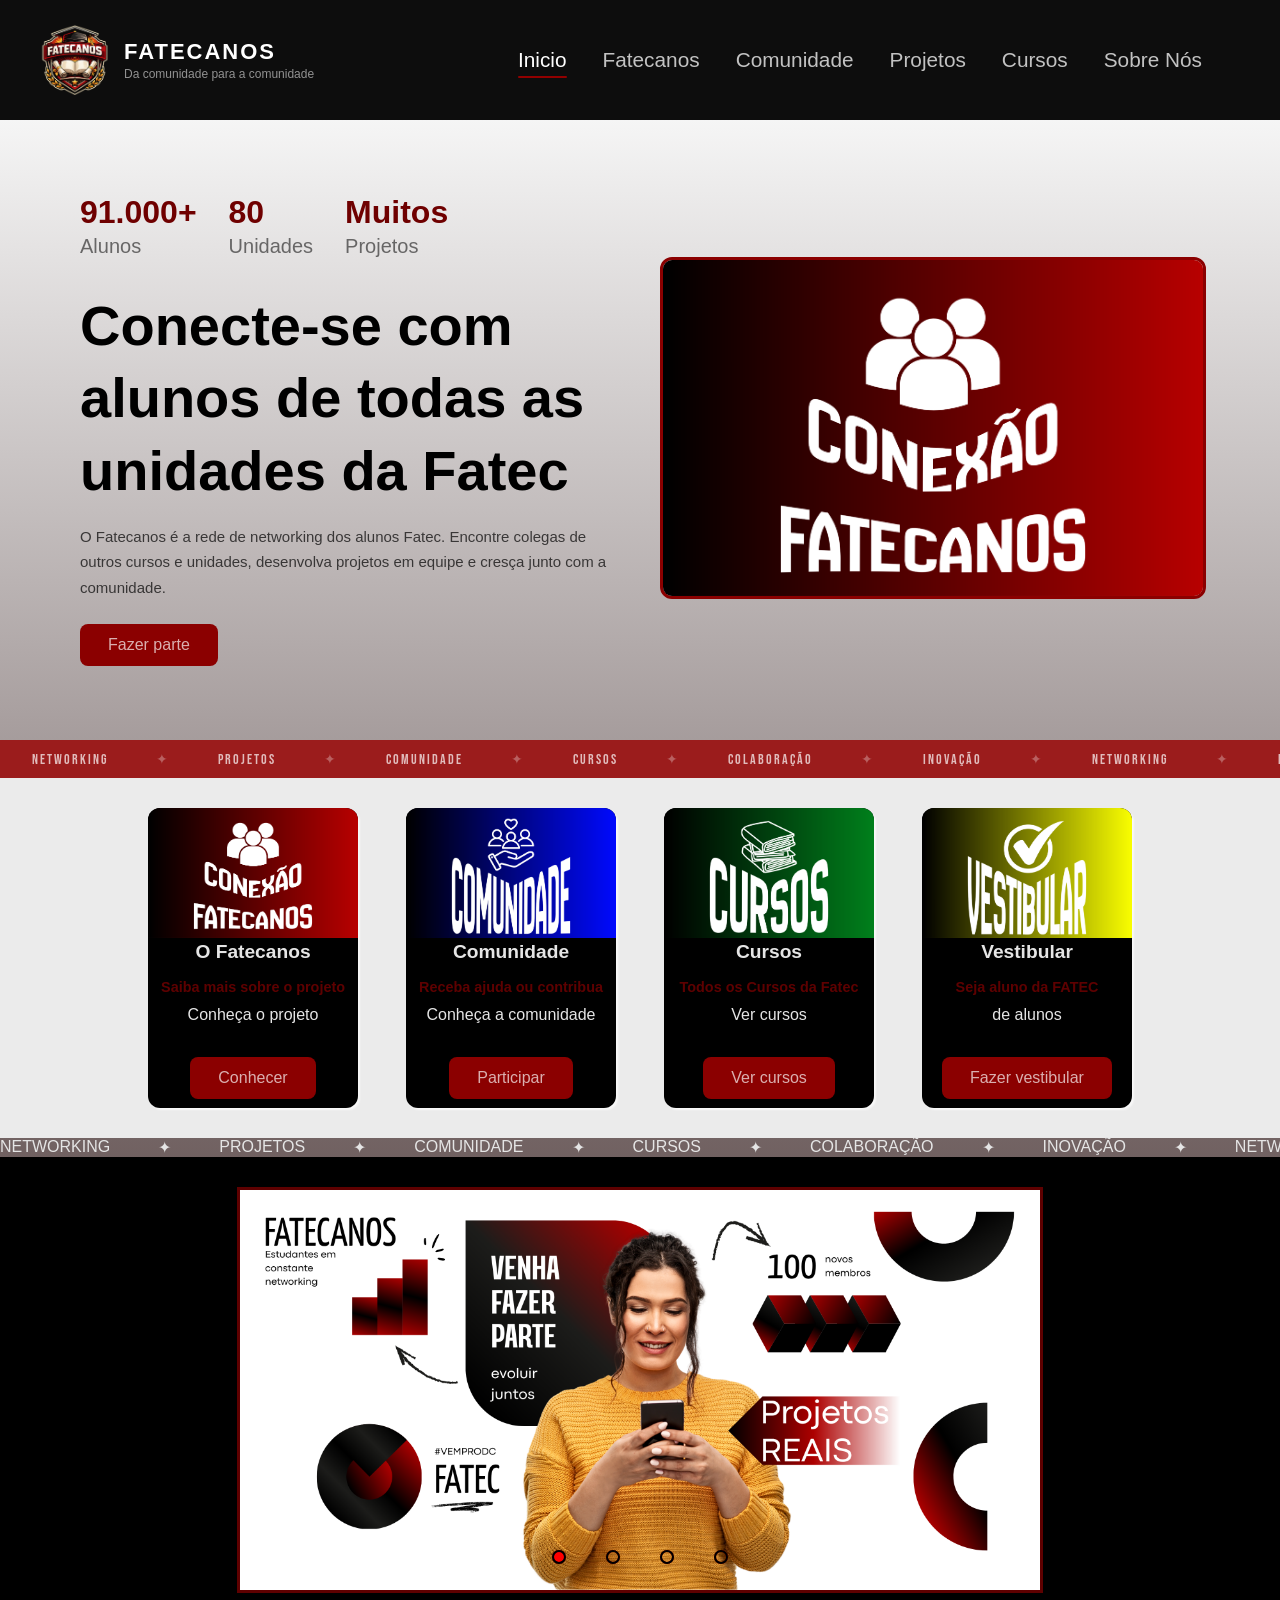
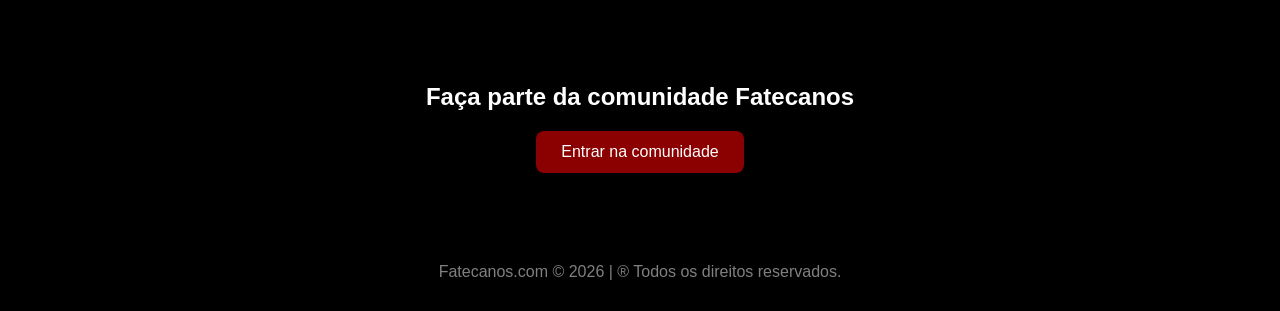
==== commit 85ae1c49: "Update index.html" ====
--- a/index.html
+++ b/index.html
@@ -119,7 +119,9 @@
             </div>
         </div>
 
+        <!--  container cards -->
         <section class="container-cards">
+            
 
             <div class="card">
                 <img src="assets/images/conexaofatecanos.png" alt="logo dsm">
@@ -165,7 +167,7 @@
 
         </section>
 
-        <div class="strip">
+        <div class="strip2">
             <div class="strip-inner">
                 <span>NETWORKING</span><span class="sep">✦</span>
                 <span>PROJETOS</span><span class="sep">✦</span>
@@ -241,8 +243,6 @@
     </main>
     <footer class="footer">
         Fatecanos.com &copy; 2026 | &reg; Todos os direitos reservados.
-        <p>Instagram</p>
-        <p>Discord</p>
     </footer>
     <script src="script.js"></script>
 </body>
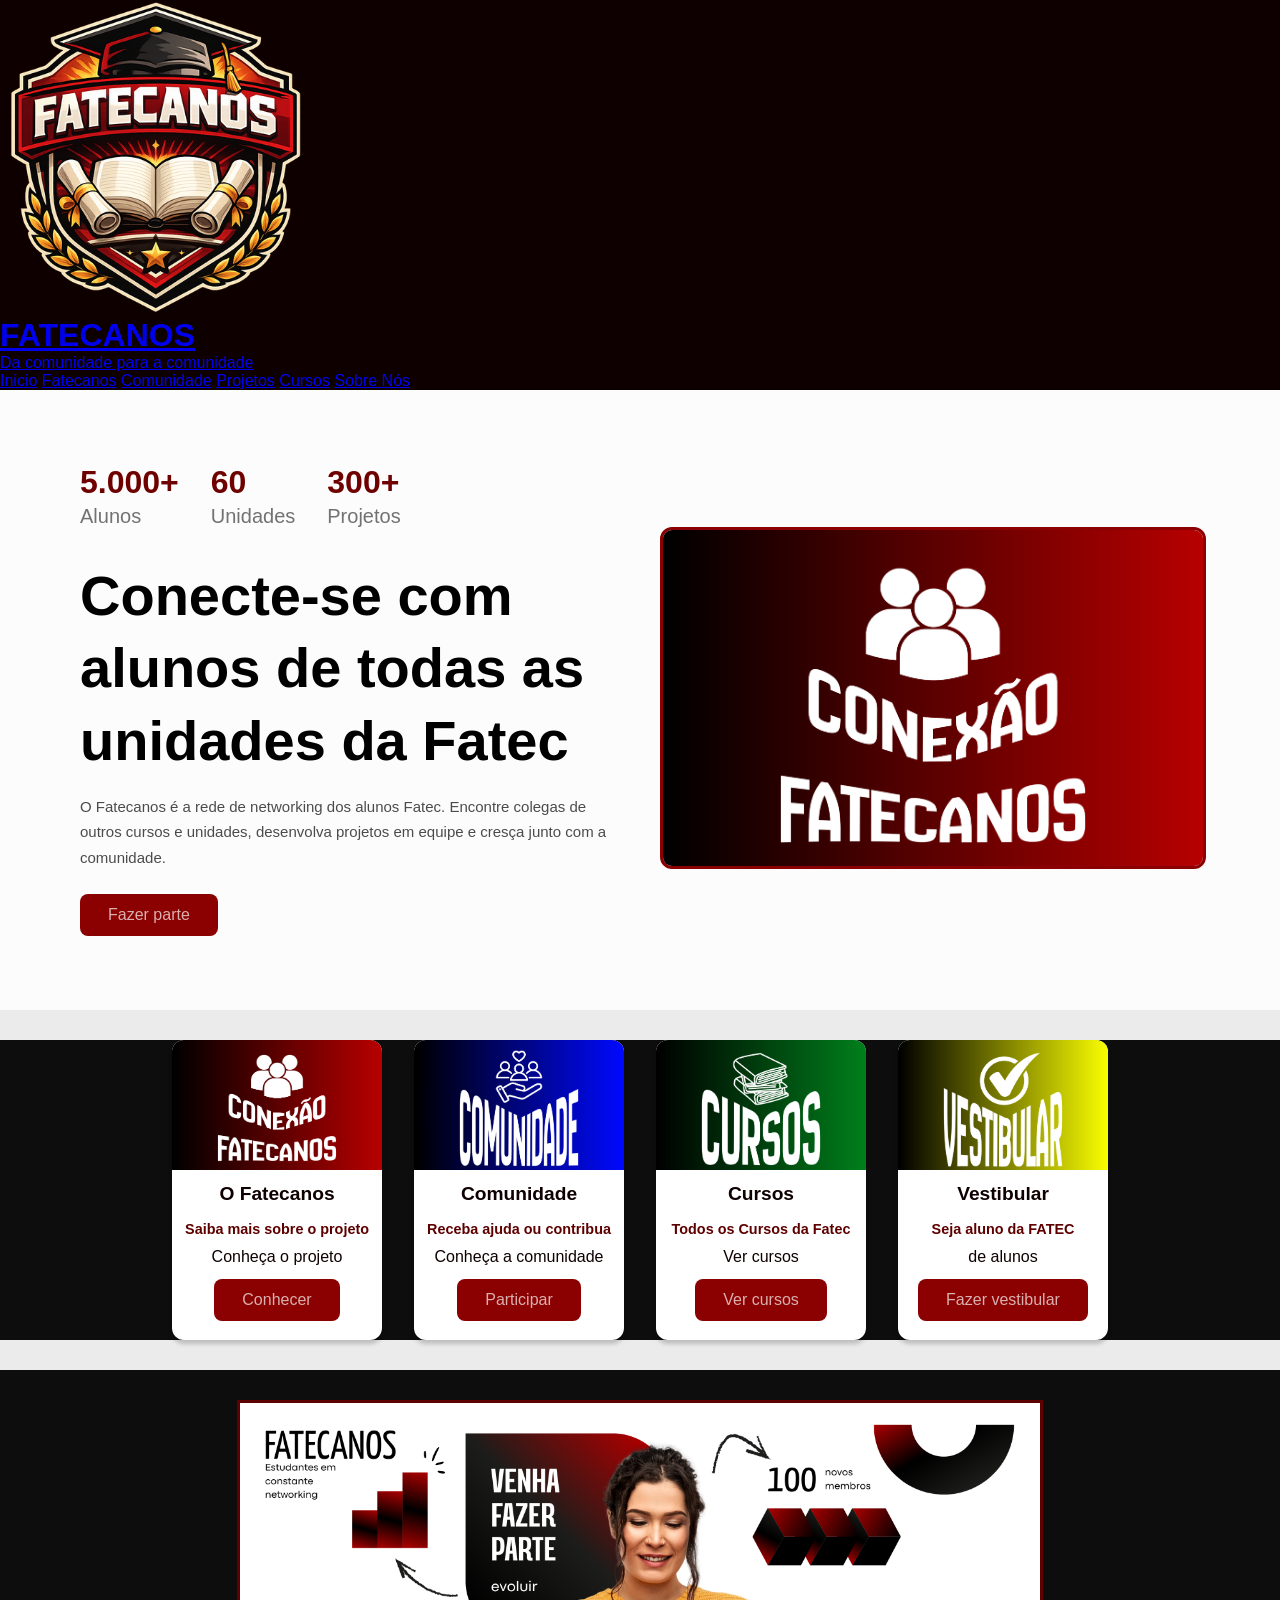
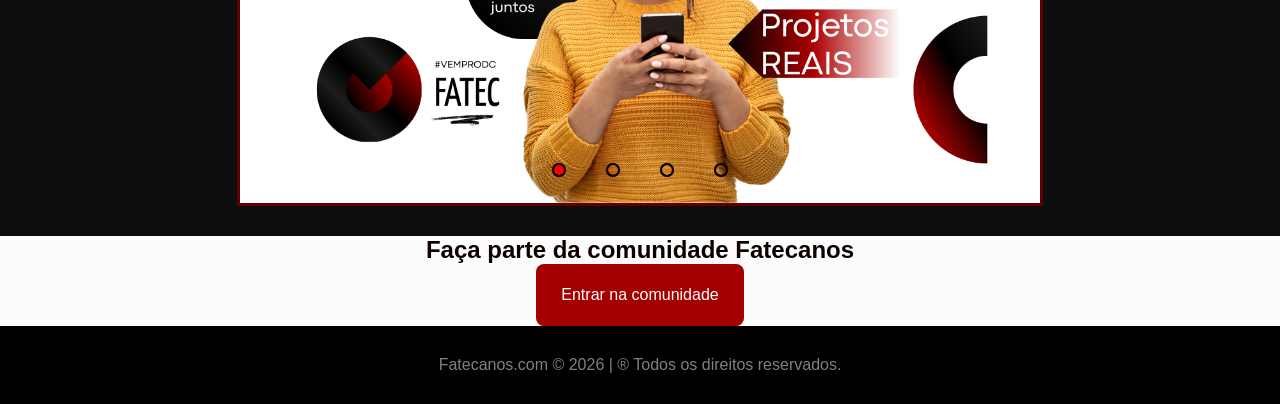
==== commit 63604f54: "Add cards, nav, projetos styles & update pages Added new stylesheets (assets/css/cards.css, nav.css," ====
--- a/index.html
+++ b/index.html
@@ -11,6 +11,7 @@
     <link rel="stylesheet" href="assets/css/estilo.css">
     <link rel="stylesheet" href="assets/css/comunidade.css">
     <link rel="stylesheet" href="assets/css/cards.css">
+    <link rel="stylesheet" href="assets/css/NAV.css">
 
     <!-- favicon -->
     <link rel="shortcut icon" href="assets/images/logofatecanos.png" type="image/png">
@@ -43,20 +44,20 @@
                 <!-- ESTATÍSTICAS — ficam acima do título -->
                 <div class="estatisticas">
                     <div class="stat">
-                        <span class="stat-numero">91.000+</span>
+                        <span class="stat-numero">5.000+</span>
                         <span class="stat-label">Alunos</span>
                     </div>
                     <div class="stat">
-                        <span class="stat-numero">80</span>
+                        <span class="stat-numero">60</span>
                         <span class="stat-label">Unidades</span>
                     </div>
                     <div class="stat">
-                        <span class="stat-numero">Muitos</span>
+                        <span class="stat-numero">300+</span>
                         <span class="stat-label">Projetos</span>
                     </div>
                 </div>
 
-                <h1 class="teste10">Conecte-se com alunos de todas as unidades da Fatec</h1>
+                <h1>Conecte-se com alunos de todas as unidades da Fatec</h1>
                 <p>O Fatecanos é a rede de networking dos alunos Fatec.
                     Encontre colegas de outros cursos e unidades, desenvolva
                     projetos em equipe e cresça junto com a comunidade.</p>
@@ -102,88 +103,52 @@
             <a href="#">Entrar</a>
     </div>
     </div>  -->
-        <div class="strip">
-            <div class="strip-inner">
-                <span>NETWORKING</span><span class="sep">✦</span>
-                <span>PROJETOS</span><span class="sep">✦</span>
-                <span>COMUNIDADE</span><span class="sep">✦</span>
-                <span>CURSOS</span><span class="sep">✦</span>
-                <span>COLABORAÇÃO</span><span class="sep">✦</span>
-                <span>INOVAÇÃO</span><span class="sep">✦</span>
-                <span>NETWORKING</span><span class="sep">✦</span>
-                <span>PROJETOS</span><span class="sep">✦</span>
-                <span>COMUNIDADE</span><span class="sep">✦</span>
-                <span>CURSOS</span><span class="sep">✦</span>
-                <span>COLABORAÇÃO</span><span class="sep">✦</span>
-                <span>INOVAÇÃO</span><span class="sep">✦</span>
+
+       </section>
+           <section class="container-cards">
+
+            <div class="cards-container">
+                <div class="card">
+                    <img src="assets/images/conexaofatecanos.png" alt="logo dsm">
+                    <div>
+                        <h1>O Fatecanos</h1>
+                        <h2>Saiba mais sobre o projeto</h2>
+                        <span>Conheça o projeto</span>
+                        <a href="index.html" class="botao">Conhecer</a>
+                    </div>
+                </div>
+                <div class="card" id="2">
+                    <img src="assets/images/comunidade (1).png" alt="logo dsm">
+                    <div>
+                        <h1>Comunidade</h1>
+                        <h2>Receba ajuda ou contribua</h2>
+                        <span>Conheça a comunidade</span>
+                        <a href="index.html" class="botao">Participar</a>
+                    </div>
+                </div>
+                <div class="card">
+                    <img src="assets/images/cursos.png" alt="logo dsm">
+                    <div>
+                        <h1>Cursos</h1>
+                        <h2>Todos os Cursos da Fatec</h2>
+                        <span>Ver cursos</span>
+                        <a href="index.html" class="botao">Ver cursos</a>
+                    </div>
+                </div>
+                <div class="card">
+                    <img src="assets/images/vestibular.png" alt="logo dsm">
+                    <div>
+                        <h1>Vestibular</h1>
+                        <h2>Seja aluno da FATEC</h2>
+                        <span>de alunos</span>
+                        <a href="index.html" class="botao">Fazer vestibular</a>
+                        </a>
+                    </div>
+                </div>
             </div>
         </div>
 
-        <!--  container cards -->
-        <section class="container-cards">
-            
-
-            <div class="card">
-                <img src="assets/images/conexaofatecanos.png" alt="logo dsm">
-                <div>
-                    <h1>O Fatecanos</h1>
-                    <h2>Saiba mais sobre o projeto</h2>
-                    <span>Conheça o projeto</span>
-                    <a href="index.html" class="botao">Conhecer</a>
-
-                </div>
-            </div>
-            <div class="card" id="2">
-                <img src="assets/images/comunidade (1).png" alt="logo dsm">
-                <div>
-                    <h1>Comunidade</h1>
-                    <h2>Receba ajuda ou contribua</h2>
-                    <span>Conheça a comunidade</span>
-                    <a href="index.html" class="botao">Participar</a>
-
-                </div>
-            </div>
-            <div class="card">
-                <img src="assets/images/cursos.png" alt="logo dsm">
-                <div>
-                    <h1>Cursos</h1>
-                    <h2>Todos os Cursos da Fatec</h2>
-                    <span>Ver cursos</span>
-                    <a href="index.html" class="botao">Ver cursos</a>
-
-                </div>
-            </div>
-            <div class="card">
-                <img src="assets/images/vestibular.png" alt="logo dsm">
-                <div>
-                    <h1>Vestibular</h1>
-                    <h2>Seja aluno da FATEC</h2>
-                    <span>de alunos</span>
-                    <a href="index.html" class="botao">Fazer vestibular</a>
-
-                    </a>
-                </div>
-            </div>
-
         </section>
-
-        <div class="strip2">
-            <div class="strip-inner">
-                <span>NETWORKING</span><span class="sep">✦</span>
-                <span>PROJETOS</span><span class="sep">✦</span>
-                <span>COMUNIDADE</span><span class="sep">✦</span>
-                <span>CURSOS</span><span class="sep">✦</span>
-                <span>COLABORAÇÃO</span><span class="sep">✦</span>
-                <span>INOVAÇÃO</span><span class="sep">✦</span>
-                <span>NETWORKING</span><span class="sep">✦</span>
-                <span>PROJETOS</span><span class="sep">✦</span>
-                <span>COMUNIDADE</span><span class="sep">✦</span>
-                <span>CURSOS</span><span class="sep">✦</span>
-                <span>COLABORAÇÃO</span><span class="sep">✦</span>
-                <span>INOVAÇÃO</span><span class="sep">✦</span>
-            </div>
-        </div>
-
 
         <!-- SLIDER WRAPPER — centraliza o slider na página -->
 
@@ -231,11 +196,11 @@
 
         </div>
         <!-- chamada para ação -->
-        <section class="container-servicos-contatos">
+        <section class="container-principal-fatecanos">
 
             <h1>Faça parte da comunidade Fatecanos</h1>
 
-            <div class="botoes-servicos-contatos">
+            <div class="botoes-principal-fatecanos">
                 <a href="#">Entrar na comunidade</a>
             </div>
 
@@ -243,6 +208,7 @@
     </main>
     <footer class="footer">
         Fatecanos.com &copy; 2026 | &reg; Todos os direitos reservados.
+
     </footer>
     <script src="script.js"></script>
 </body>
--- a/assets/css/estilo.css
+++ b/assets/css/estilo.css
@@ -1,5 +1,5 @@
 /* ========================= */
-/* LUCAS LEÃO               */
+/* LUCAS LEÃO                */
 /* ========================= */
 
 :root {
@@ -15,21 +15,22 @@
 
 body {
     font-family: Arial, Helvetica, sans-serif;
-
+    
     /* var(--cor-1) usa a variável que definimos lá no :root */
 }
 
 @media (max-width: 768px) {}
 
 .main {
-    min-height: 85vh;
+    min-height: auto;
     /* vh = viewport height — 85vh significa 85% da altura da tela visível */
-    background: linear-gradient(to bottom, #f5f5f5, #1a0000);
+    background-color: #fcfcfc;
 }
 
 /*  GERAL */
 .text-center {
     text-align: center;
+    color: #2b2b2b;
 }
 
 .margin-top-40 {
@@ -37,227 +38,36 @@
 }
 
 /* ========================= */
-/* RESPONSIVO (CELULAR)      */
-/* ========================= */
-
-@media (max-width: 768px) {
-
-    /* 1. Ajuste do Header: Logo em cima, badge embaixo */
-    .container-header {
-        flex-direction: column;
-        gap: 15px;
-        text-align: center;
-        padding: 20px;
-    }
-
-    /* 2. Menu de Navegação: Quebra em linhas se não couber */
-    .container-navegacao {
-        flex-wrap: wrap;
-        gap: 10px;
-    }
-
-    /* 3. ARTIGO: Texto e Imagem ficam um embaixo do outro */
-    .artigo {
-
-        flex-direction: column;
-        /* O "pulo do gato" que te falei */
-        padding: 30px 20px;
-        text-align: center;
-    }
-
-    .artigo-imagem {
-        max-width: 100%;
-        /* Imagem ocupa a largura total no celular */
-    }
-
-    /* 4. ESTATÍSTICAS: Alinha no centro no mobile */
-    .estatisticas {
-        justify-content: center;
-        gap: 20px;
-    }
-
-    /* 5. SEÇÃO SOBRE: Os quadros que eram 45% agora ocupam 100% */
-    .container-principal article {
-        width: 90%;
-        /* Ocupa quase a tela toda */
-        margin: 10px 0;
-        display: block;
-        /* Garante que fiquem um abaixo do outro */
-    }
-
-    /* 6. SLIDER: Ajuste básico para não estourar a tela */
-    .slider {
-        width: 100%;
-        height: auto;
-    }
-
-    .slides,
-    .slide {
-        height: 250px;
-        /* Diminui a altura no celular para não ficar gigante */
-    }
-}
-
-/* ========================= */
-/* HEADER                    */
-/* ========================= */
-
-.container-header {
-    position: sticky;
-    top: 0;
-    left: 0;
-    right: 0;
-    z-index: 100;
-    background-color: #0D0D0D;
-    padding: 25px 40px;
-    /* 4 valores: cima, direita, baixo, esquerda — reduzimos cima/baixo para aproximar do nav */
-    display: flex;
-    align-items: center;
-    justify-content: space-between;
-    /* space-between empurra o primeiro filho pra esquerda e o último pra direita */
-}
-
-/* LOGO (imagem + texto juntos, clicáveis) */
-.header-logo {
-    display: flex;
-    align-items: center;
-    gap: 14px;
-    text-decoration: none;
-    /* remove o sublinhado padrão do link */
-    color: inherit;
-    /* inherit = herda a cor do pai — evita que o subtítulo fique azul de link */
-}
-
-/* IMAGEM DA LOGO */
-.header-logo img {
-    width: 70px;
-    height: 70px;
-    object-fit: contain;
-    /* contain garante que a imagem caiba no tamanho sem distorcer */
-}
-
-.header-texto h1 {
-    margin: 0;
-    font-size: 22px;
-    font-weight: 700;
-    color: white;
-    letter-spacing: 2px;
-    /* letter-spacing = espaço entre as letras */
-}
-
-.header-texto p {
-    margin: 2px 0 0;
-    font-size: 12px;
-    color: rgba(255, 255, 255, 0.55);
-    /* rgba: vermelho, verde, azul, opacidade — 0.55 = 55% visível */
-}
-
-/* BADGE (fatecanos.com) */
-.header-badge {
-    font-size: 11px;
-    color: rgba(255, 255, 255, 0.45);
-    border: 0.5px solid rgba(255, 255, 255, 0.2);
-    padding: 4px 10px;
-    border-radius: 20px;
-    /* valor alto = bordas bem arredondadas, formato de pílula */
-}
-
-/* ========================= */
-/* NAVEGAÇÃO                 */
-/* ========================= */
-
-.container-navegacao {
-    /* z-index controla quem fica na frente  100 garante que o nav fique acima de outros elementos */
-    display: flex;
-    /* adicionado: substitui o text-align: center, dá controle real sobre o alinhamento */
-    justify-content: center;
-    align-items: center;
-    gap: 8px;
-    /* gap = espaço entre os links, substitui o margin nos <a> */
-    padding: 1px 24px;
-    /* filter: blur removido — estava deixando o texto levemente borrado */
-}
-
-.container-navegacao a {
-    font-size: 1.3em;
-    /* reduzido de 1.5em — em telas menores 1.5em ficava muito grande */
-    padding: 6px 14px;
-    text-decoration: none;
-    color: rgba(255, 255, 255, 0.75);
+/* RESPONSIVO -> MOVIDO      */
+/* ========================= */
+/* HEADER  -> MOVIDO         */
+/* ========================= */
+/* NAVEGAÇÃO  ->  MOVIDO     */
+/* ========================= */
+
+/* ESTASTISTICAS */
+
+.estatisticas {
+    display: flex; /*Aqui ele simplesmente alinho oq tava dentro da class*/
+    gap: 32px; /*espaço*/
+    margin-bottom: 32px;
     position: relative;
-    /* OBRIGATÓRIO para o ::after funcionar — o filho absolute se posiciona em relação ao pai relative */
-    transition: color 0.25s ease;
-    /* transition suaviza a mudança de cor no hover em 0.25 segundos */
-}
-
-.container-navegacao a::after {
-    content: '';
-    /* obrigatório para o ::after existir — mesmo vazio */
-    position: absolute;
-    bottom: 0;
-    left: 14px;
-    right: 14px;
-    height: 2px;
-    background: #920000;
-    border-radius: 2px;
-    transform: scaleX(0);
-    /* começa invisível — escala horizontal zerada */
-    transition: transform 0.25s ease;
-}
-
-/* O hover define o que acontece quando o mouse passa por cima */
-.container-navegacao a:hover {
-    color: #ffffff;
-}
-
-.container-navegacao a:hover::after {
-    transform: scaleX(1);
-    /* expande para o tamanho normal — cria o efeito de linha crescendo */
-}
-
-.container-navegacao a.ativo {
-    color: #ffffff;
-    /* página atual fica com cor cheia */
-}
-
-.container-navegacao a.ativo::after {
-    transform: scaleX(1);
-    /* linha já aparece sem precisar de hover */
-}
-
-/* ========================= */
-/* FATECANOS - ARTIGO 01     */
-/* ========================= */
-
-
-/* ESTASTISTICAS */
-
-.estatisticas {
-    display: flex;
-    /*Aqui ele simplesmente alinho oq tava dentro da class*/
-    gap: 32px;
-    /*espaço*/
-    margin-bottom: 32px;
-}
-
+}
 .stat {
     display: flex;
-    flex-direction: column;
+    flex-direction: column; 
     /* empilha o numero e a label verticalmente q ta dentro do stat*/
     gap: 4px;
 }
-
 .stat-numero {
     font-family: sans-serif;
     font-size: 32px;
     font-weight: 700;
 }
-
 .stat-label {
     font-size: 20px;
-    color: rgba(0, 0, 0, 0.55);
-}
-
+    color:rgba(0, 0, 0, 0.55);
+}
 .artigo {
     display: flex;
     /* ativa o flexbox — coloca os filhos lado a lado */
@@ -267,7 +77,7 @@
     /* espaço entre o texto e a imagem */
     padding: 60px 80px;
     /* 60px cima/baixo, 80px nas laterais para respirar */
-
+    
     min-height: 500px;
     /* altura mínima para a seção não ficar achatada */
 }
@@ -329,16 +139,10 @@
     border-color: #8B0000;
     border-style: solid;
 }
-
 .artigo-imagem img:hover {
     color: #5e0000;
 }
 
-
-
-
-
-
 /* ========================= */
 /* FATECANOS - SLIDER        */
 /* ========================= */
@@ -346,15 +150,14 @@
 .slider-wrapper {
     display: flex;
     justify-content: center;
-    background-color: #000000;
+    background-color:#0D0D0D;
     padding: 30px 0;
     overflow: hidden;
     /* esconde qualquer coisa que vaze para fora do wrapper */
-
-}
-
+  
+}
 .slider {
-    width: 800px;
+  width: 800px;
     height: 400px;
     overflow: hidden;
     position: relative;
@@ -380,8 +183,7 @@
     position: relative;
     flex-shrink: 0;
     /* impede o slide de encolher — esse era o problema do corte */
-    transition: 0.6s ease-in-out;
-    /* ADICIONE ESTA LINHA: define a suavidade e o tempo */
+    transition: 0.6s ease-in-out; /* ADICIONE ESTA LINHA: define a suavidade e o tempo */
 }
 
 .slide img {
@@ -389,8 +191,7 @@
     height: 100%;
     object-fit: cover;
     display: block;
-    margin-left: 0;
-    /* garante que a imagem começa do zero */
+    margin-left: 0; /* garante que a imagem começa do zero */
 }
 
 .manual-navigation {
@@ -417,21 +218,10 @@
     background-color: #000000;
 }
 
-#radio1:checked~.first {
-    margin-left: 0%;
-}
-
-#radio2:checked~.first {
-    margin-left: -25%;
-}
-
-#radio3:checked~.first {
-    margin-left: -50%;
-}
-
-#radio4:checked~.first {
-    margin-left: -75%;
-}
+#radio1:checked ~ .first { margin-left: 0%; }
+#radio2:checked ~ .first { margin-left: -25%; }
+#radio3:checked ~ .first { margin-left: -50%; }
+#radio4:checked ~ .first { margin-left: -75%; }
 
 .navigation-auto div {
     border: 2px solid #a00000;
@@ -442,8 +232,7 @@
 }
 
 .radio-btn-teste {
-    display: none;
-    /*Ele basicamente fa*/
+    display: none;     /*Ele basicamente fa*/
 }
 
 .navigation-auto {
@@ -458,109 +247,125 @@
     margin-right: 40px;
 }
 
-#radio1:checked~.navigation-auto .auto-btn1 {
-    background-color: #ff0000;
-}
-
-#radio2:checked~.navigation-auto .auto-btn2 {
-    background-color: #ff0000;
-}
-
-#radio3:checked~.navigation-auto .auto-btn3 {
-    background-color: #ff0000;
-}
-
-#radio4:checked~.navigation-auto .auto-btn4 {
-    background-color: #ff0000;
-}
-
-/* ========================= */
-/* FATECANOS - SEÇÃO SOBRE   */
-/* ========================= */
-
-.text-center h1 {
-    color: var(--cor-1);
-}
-
-.container-principal {
-    background-color: var(--cor-1);
-    padding: 60px 20px;
-    text-align: center;
-}
-
-.container-principal h1 {
-    color: rgb(47, 0, 0);
-    margin-bottom: 40px;
+#radio1:checked ~ .navigation-auto .auto-btn1 { background-color: #ff0000; }
+#radio2:checked ~ .navigation-auto .auto-btn2 { background-color: #ff0000; }
+#radio3:checked ~ .navigation-auto .auto-btn3 { background-color: #ff0000; }
+#radio4:checked ~ .navigation-auto .auto-btn4 { background-color: #ff0000; }
+/* ========================= */
+/* FATECANOS - HERO   */
+/* ========================= */
+
+.hero-fatecanos {
+    background-color: #fafafa;
+    padding: 36px;
+}
+
+.artigo-fatecanos h1{
+    color: #0D0D0D;
+    padding: 10px;
+    text-align: center;
+}
+
+.artigo-fatecanos {
+    max-width: 600px;
+    margin: auto;
+}
+
+.artigo-fatecanos p{
+    color: #ffffff;
+    text-align: center;
+    background-color: #5e0000;
+    border-radius: 26px;
+    padding: 16px;
+    
+}
+.lista-fatecanos ul {
+    display: flex;
+    align-items: center;
+    justify-content: center;
+    gap: 20px;
+}
+.lista-fatecanos li {
+    color: #0D0D0D;
+    font-family: Arial, Helvetica, sans-serif;
     font-weight: 700;
 }
-
-.container-principal article {
-    background-color: #ffffff;
-    width: 45%;
-    padding: 40px;
-    border-radius: 10px;
-    margin: 20px;
-    display: inline-block;
-    /* inline-block permite definir largura mas ainda fica lado a lado */
-    vertical-align: top;
-    text-align: left;
-}
-
-.container-principal h3 {
-    color: #000000;
-    margin-bottom: 15px;
-}
-
-.container-principal ul,
-.container-principal ol {
-    display: flex;
-    gap: 20px;
-    color: #5a5a5a;
-    padding-left: 20px;
-}
-
-.container-principal li {
-    margin-bottom: 10px;
-}
-
-/* ========================= */
-/* SEÇÃO FINAL (CTA)         */
-/* ========================= */
-
-.container-servicos-contatos {
-    background-color: #000000;
-    align-items: center;
-    justify-content: center;
-    text-align: center;
-    padding: 60px 20px;
-}
-
-.container-servicos-contatos h1 {
-    color: white;
-    margin-bottom: 20px;
-}
-
-.botoes-servicos-contatos a {
+.botao-fatecanos a {
+     background-color: #5e0000;
+    padding: 12px 25px;
+    border-radius: 9px;
+    text-decoration: none;
+    display: inline-block;
+}
+.botao-fatecanos a {
     background: #8B0000;
     color: white;
     padding: 12px 25px;
     border-radius: 8px;
     text-decoration: none;
     display: inline-block;
-}
-
-.botoes-servicos-contatos a:hover {
+    text-shadow: #000000;
+}
+.botao-fatecanos a:hover {
     background: #a00000;
     transition: 0.3s;
 }
+.botao-fatecanos h1{
+    text-align: center;
+    font-weight:900;
+    font-family: Arial, Helvetica, sans-serif;
+}
+
+
+/* ========================= */
+/* SEÇÃO FINAL (CTA)         */
+/* ========================= */
+
+.container-principal-fatecanos {
+    text-align: center;
+}
+
+.botao-fatecanos a{
+    background-color: #5e0000;
+    padding: 15px 25px;
+    border-radius: 9px;
+    text-decoration: none;
+    display: inline-block;
+    align-items: center;
+    justify-content: center;
+}
+
+.botoes-principal-fatecanos a {
+    background: #a50000;
+    color: white;
+    padding: 22px 25px;
+    border-radius: 8px;
+    text-decoration: none;
+    display: inline-block;
+    text-shadow: #000000;
+    text-align: center;
+    
+}
+.botoes-principal-fatecanos {
+    display: flex;
+    justify-content: center;  /* centraliza horizontalmente */
+    align-items: center;
+    width: 100%;
+}
+
+.botoes-principal-fatecanos a:hover {
+    background: #a00000;
+    transition: 0.3s;
+}
+.projetos p{
+    padding: 10px;
+}
 
 /* ========================= */
 /* RESPONSIVO (CELULAR)      */
 /* ========================= */
 
 @media (max-width: 768px) {
-    /* tudo dentro daqui só é aplicado quando a tela tiver até 768px de largura */
-
     .container-servicos article {
         width: 100%;
         margin: 10px 0;
@@ -575,7 +380,7 @@
     display: flex;
     gap: 4px;
     text-align: center;
-    justify-content: center;
+    justify-content:center;
     padding: 30px;
     background-color: #000000;
     color: gray;
--- a/assets/css/comunidade.css
+++ b/assets/css/comunidade.css
@@ -7,8 +7,8 @@
 
 :root {
     --font-default: Arial, Helvetica, sans-serif;
-    --cor-1: #e5e5e5;
-    --background: radial-gradient(circle at 50% 20%, #000000, #5e0000 70%);
+    --cor-1: #0f0000;
+    --background: radial-gradient(circle at 50% 20%, #ffffff, #ffffff 70%);
     /* :root é onde ficam as variáveis globais do site — valores que você reutiliza em vários lugares */
 }
 
--- a/assets/css/cards.css
+++ b/assets/css/cards.css
@@ -0,0 +1,100 @@
+/* CARDS */
+* {
+    margin: 0;
+    padding: 0;
+    /* o * seleciona TODOS os elementos — isso zera as margens e paddings padrão do navegador */
+}
+
+/* ========================= */
+/* CARDS INDEX    */
+/* ========================= */
+
+
+.cards-container {
+    display: flex;
+    position: relative;
+    width: 100%;
+    height: auto;
+    background-color: #0D0D0D;
+    gap: 32px;
+    flex-flow: row wrap;
+    justify-content: center;
+}
+
+.container-cards {
+    position: relative;
+    display: flex;
+    justify-content: center;
+    align-items: center;
+    z-index: 1;
+    font-family: "Arial";
+    padding: 30px 0;
+    height: 100%;
+}
+
+.card {
+    background-color: rgb(255, 255, 255);
+    width: 210px;
+    height: 300px;
+    border-radius: 12px;
+    box-shadow: 0px 4px 4px #00000031;
+    transition: all .3s ease;
+
+}
+
+.card img {
+    width: 100%;
+    height: 130px;
+    border-top-left-radius: 12px;
+    border-top-right-radius: 12px;
+}
+
+.card div {
+    display: flex;
+    flex-direction: column;
+    justify-content: center;
+    align-items: center;
+    gap: 9px;
+    height: 50%;
+}
+.card span{
+    text-align: center;
+}
+
+.card h1 {
+    font-size: 1.2rem;
+    padding: 5px;
+}
+
+.card h2 {
+    font-size: .9rem;
+    color:#5e0000;
+    padding: 2px;
+    text-align: center;
+   
+}
+
+.card a{
+  display: inline-block;
+    /* inline-block permite definir padding mas fica na mesma linha */
+    margin-top: 4px;
+    padding: 12px 28px;
+    background: #8B0000;
+    color: rgba(255, 255, 255, 0.685);
+    text-decoration: none;
+    border-radius: 8px;
+    transition: all 1s ease;
+    /* transition suaviza a mudança de cor no hover */
+}
+
+.card a:hover {
+    background-color: #ffffff;
+    color: rgb(57, 0, 0);
+    transform: scale(1.2);
+}
+.card:hover {
+    color: #db0000;
+    transform: scale(1.1);
+    border-radius: 12px;
+    box-shadow: 2px 6px 4px #0000005e;
+}
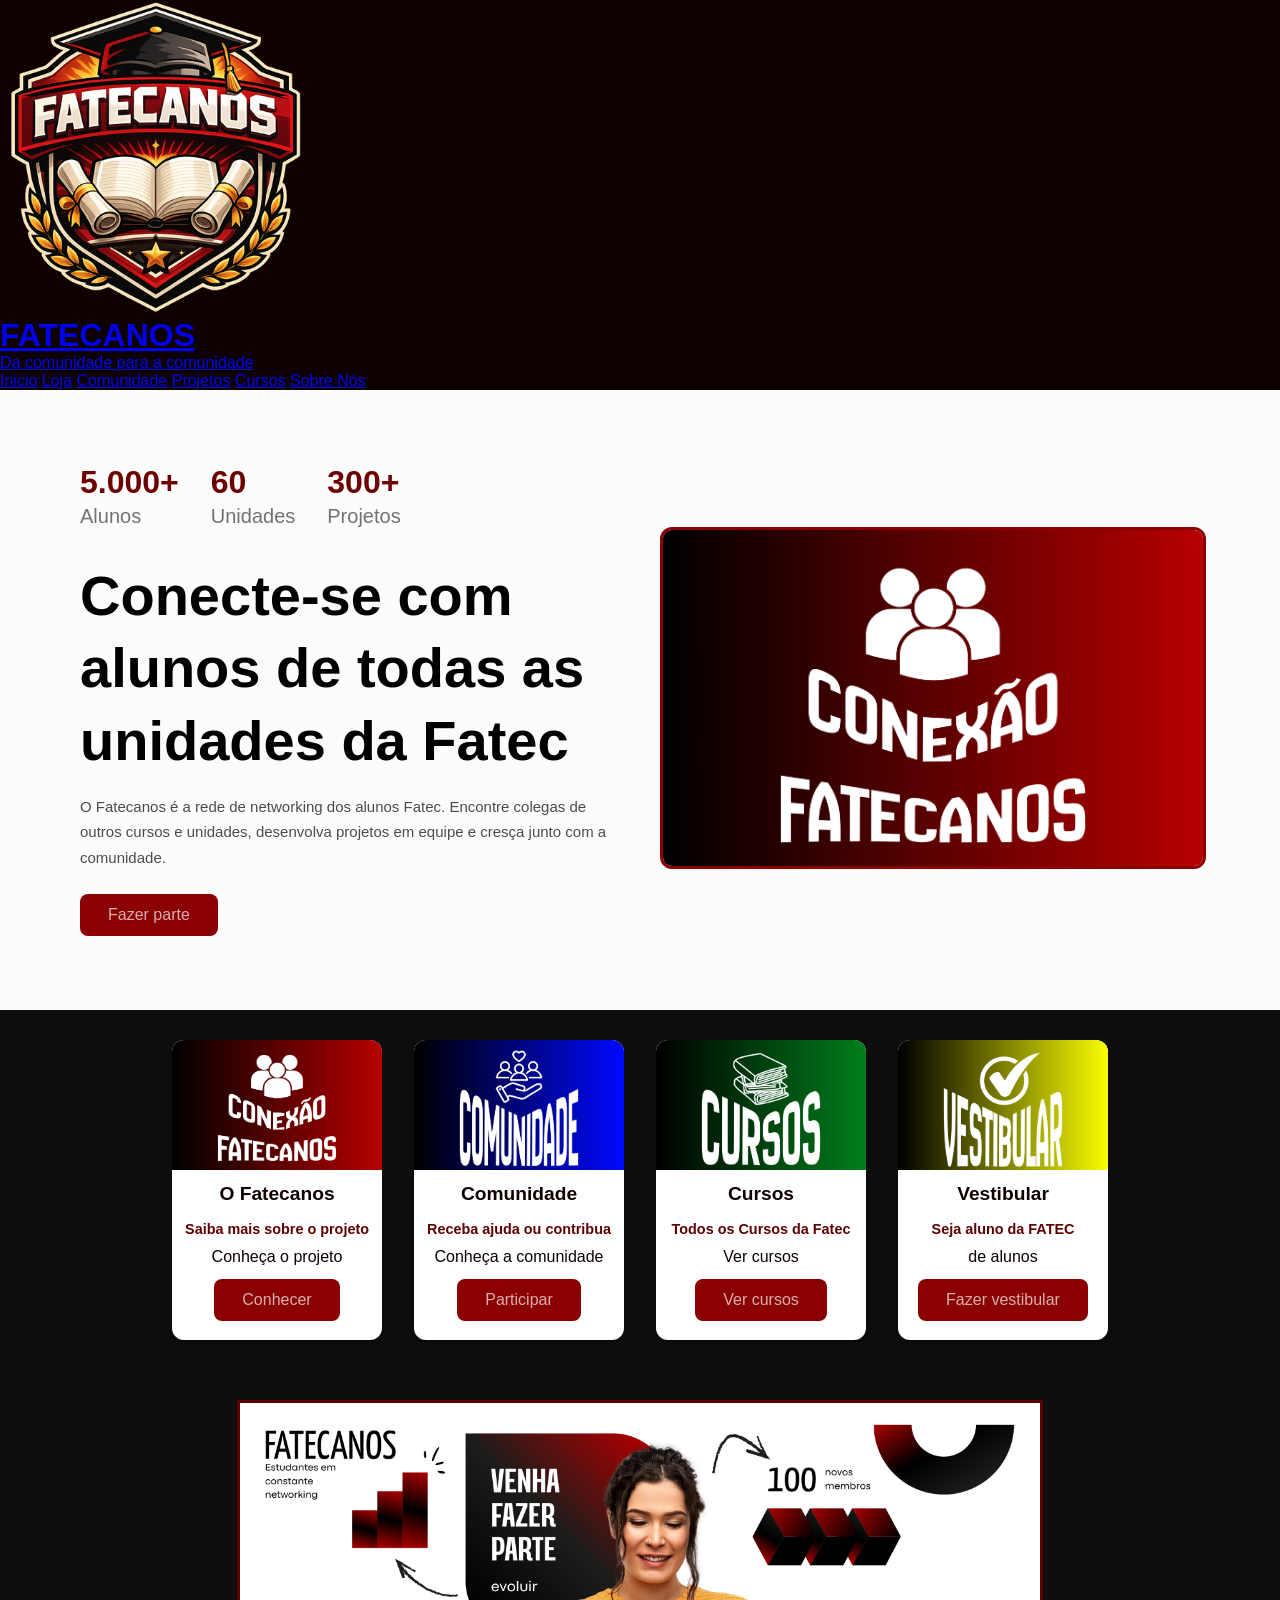
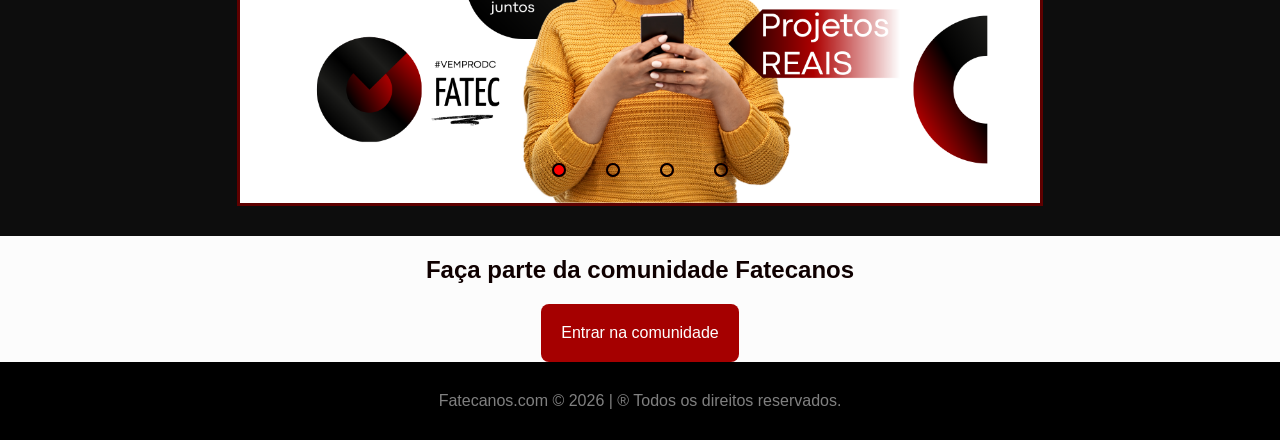
==== commit f62437b8: "fatecanos # 🎓 FATECANOS  > **Da comunidade para a comunidade.**  Fatecanos é uma plataforma de netwo" ====
--- a/index.html
+++ b/index.html
@@ -28,7 +28,7 @@
         </a>
         <nav class="container-navegacao">
             <a href="index.html" class="ativo">Inicio</a>
-            <a href="fatecanos.html">Fatecanos</a>
+            <a href="loja.html">Loja</a>
             <a href="comunidade.html">Comunidade</a>
             <a href="projetos.html">Projetos</a>
             <a href="cursos.html">Cursos</a>
--- a/assets/css/estilo.css
+++ b/assets/css/estilo.css
@@ -4,26 +4,23 @@
 
 :root {
     --font-default: Arial, Helvetica, sans-serif;
-    /* :root é onde ficam as variáveis globais do site — valores que você reutiliza em vários lugares */
+  
 }
 
 * {
     margin: 0;
     padding: 0;
-    /* o * seleciona TODOS os elementos — isso zera as margens e paddings padrão do navegador */
 }
 
 body {
     font-family: Arial, Helvetica, sans-serif;
     
-    /* var(--cor-1) usa a variável que definimos lá no :root */
 }
 
 @media (max-width: 768px) {}
 
 .main {
     min-height: auto;
-    /* vh = viewport height — 85vh significa 85% da altura da tela visível */
     background-color: #fcfcfc;
 }
 
@@ -56,7 +53,6 @@
 .stat {
     display: flex;
     flex-direction: column; 
-    /* empilha o numero e a label verticalmente q ta dentro do stat*/
     gap: 4px;
 }
 .stat-numero {
@@ -70,29 +66,21 @@
 }
 .artigo {
     display: flex;
-    /* ativa o flexbox — coloca os filhos lado a lado */
     align-items: center;
-    /* centraliza texto e imagem verticalmente */
     gap: 40px;
-    /* espaço entre o texto e a imagem */
     padding: 60px 80px;
-    /* 60px cima/baixo, 80px nas laterais para respirar */
     
     min-height: 500px;
-    /* altura mínima para a seção não ficar achatada */
 }
 
 .artigo-texto {
     flex: 1;
-    /* ocupa metade do espaç divide igualmente com a imagem */
     color: #6f0000;
 }
 
 .artigo-texto h1 {
     font-size: 56px;
-    /* título grande e impactante */
     line-height: 1.3;
-    /* espaço entre as linhas do título */
     margin-bottom: 16px;
     color: #000000;
 }
@@ -100,7 +88,6 @@
 .artigo-texto p {
     font-size: 15px;
     line-height: 1.7;
-    /* line-height = espaço entre as linhas — 1.7 deixa o texto mais legível */
     color: rgba(0, 0, 0, 0.7);
 }
 
@@ -119,23 +106,18 @@
 
 .botao-artigo:hover {
     background: #ff0000;
-    /* cor mais clara ao passar o mouse */
 }
 
 .artigo-imagem {
     flex: 1;
-    /* ocupa a outra metade do espaço */
     max-width: 650px;
-    /* não deixa a imagem ficar maior que 450px */
 }
 
 .artigo-imagem img {
     width: 100%;
     /* ocupa toda a largura da div pai */
     border-radius: 12px;
-    /* bordas arredondadas na imagem */
     object-fit: cover;
-    /* preenche o espaço sem distorcer a imagem */
     border-color: #8B0000;
     border-style: solid;
 }
@@ -153,6 +135,7 @@
     background-color:#0D0D0D;
     padding: 30px 0;
     overflow: hidden;
+   
     /* esconde qualquer coisa que vaze para fora do wrapper */
   
 }
@@ -182,8 +165,7 @@
     width: 25%;
     position: relative;
     flex-shrink: 0;
-    /* impede o slide de encolher — esse era o problema do corte */
-    transition: 0.6s ease-in-out; /* ADICIONE ESTA LINHA: define a suavidade e o tempo */
+    transition: 0.6s ease-in-out; 
 }
 
 .slide img {
@@ -191,7 +173,7 @@
     height: 100%;
     object-fit: cover;
     display: block;
-    margin-left: 0; /* garante que a imagem começa do zero */
+    margin-left: 0; 
 }
 
 .manual-navigation {
@@ -324,10 +306,16 @@
 .container-principal-fatecanos {
     text-align: center;
 }
+.container-principal-fatecanos h1{
+    padding: 20px;
+}
+.container-principal-fatecanos a{
+    padding: 20px;
+}
 
 .botao-fatecanos a{
     background-color: #5e0000;
-    padding: 15px 25px;
+    padding: 25px 25px;
     border-radius: 9px;
     text-decoration: none;
     display: inline-block;
@@ -344,6 +332,7 @@
     display: inline-block;
     text-shadow: #000000;
     text-align: center;
+    padding: 20px;
     
 }
 .botoes-principal-fatecanos {
--- a/assets/css/comunidade.css
+++ b/assets/css/comunidade.css
@@ -25,6 +25,201 @@
     /* var(--cor-1) usa a variável que definimos lá no :root */
 }
 
+/* essa parte preciso comentar */
+   .main-comunidade {
+            background-color: #fcfcfc;
+        }
+
+        /* HERO */
+        .hero-comunidade {
+            background-color: #0D0D0D;
+            padding: 70px 40px;
+            text-align: center;
+        }
+
+        .hero-comunidade h1 {
+            color: #ffffff;
+            font-size: 44px;
+            margin-bottom: 16px;
+        }
+
+        .hero-comunidade p {
+            color: rgba(255, 255, 255, 0.6);
+            font-size: 16px;
+            max-width: 580px;
+            margin: 0 auto 30px;
+            line-height: 1.7;
+        }
+
+        .hero-comunidade a {
+            background: #8B0000;
+            color: white;
+            padding: 14px 36px;
+            border-radius: 8px;
+            text-decoration: none;
+            font-size: 16px;
+            transition: background 0.3s;
+        }
+
+        .hero-comunidade a:hover {
+            background: #a00000;
+        }
+
+        /* BENEFÍCIOS */
+        .secao-beneficios {
+            padding: 70px 80px;
+            text-align: center;
+        }
+
+        .secao-beneficios h2 {
+            font-size: 32px;
+            color: #0D0D0D;
+            margin-bottom: 10px;
+        }
+
+        .secao-beneficios > p {
+            color: rgba(0, 0, 0, 0.55);
+            font-size: 15px;
+            margin-bottom: 48px;
+        }
+
+        .grid-beneficios {
+            display: flex;
+            gap: 24px;
+            flex-wrap: wrap;
+            justify-content: center;
+        }
+
+        .beneficio-card {
+            background: #ffffff;
+            border-radius: 12px;
+            padding: 32px 28px;
+            width: 260px;
+            box-shadow: 0 2px 10px rgba(0, 0, 0, 0.07);
+            transition: transform 0.3s ease;
+        }
+
+        .beneficio-card:hover {
+            transform: translateY(-6px);
+        }
+
+        .beneficio-card .icone {
+            font-size: 36px;
+            margin-bottom: 16px;
+        }
+
+        .beneficio-card h3 {
+            font-size: 17px;
+            color: #0D0D0D;
+            margin-bottom: 10px;
+        }
+
+        .beneficio-card p {
+            font-size: 14px;
+            color: rgba(0, 0, 0, 0.55);
+            line-height: 1.6;
+        }
+
+        /* DISCORD */
+        .secao-discord {
+            background-color: #5865F2;
+            padding: 70px 40px;
+            text-align: center;
+        }
+
+        .secao-discord h2 {
+            color: #ffffff;
+            font-size: 34px;
+            margin-bottom: 14px;
+        }
+
+        .secao-discord p {
+            color: rgba(255, 255, 255, 0.8);
+            font-size: 16px;
+            max-width: 520px;
+            margin: 0 auto 32px;
+            line-height: 1.7;
+        }
+
+        .secao-discord a {
+            background: #ffffff;
+            color: #5865F2;
+            padding: 14px 36px;
+            border-radius: 8px;
+            text-decoration: none;
+            font-size: 16px;
+            font-weight: 700;
+            transition: background 0.3s;
+        }
+
+        .secao-discord a:hover {
+            background: #e8e8e8;
+        }
+
+        /* REGRAS */
+        .secao-regras {
+            padding: 70px 80px;
+            max-width: 800px;
+            margin: 0 auto;
+        }
+
+        .secao-regras h2 {
+            font-size: 28px;
+            color: #0D0D0D;
+            margin-bottom: 8px;
+        }
+
+        .secao-regras > p {
+            color: rgba(0, 0, 0, 0.55);
+            margin-bottom: 36px;
+            font-size: 15px;
+        }
+
+        .regra-item {
+            display: flex;
+            gap: 16px;
+            align-items: flex-start;
+            margin-bottom: 24px;
+        }
+
+        .regra-numero {
+            background: #8B0000;
+            color: white;
+            width: 32px;
+            height: 32px;
+            border-radius: 50%;
+            display: flex;
+            align-items: center;
+            justify-content: center;
+            font-weight: 700;
+            font-size: 14px;
+            flex-shrink: 0;
+        }
+
+        .regra-item h4 {
+            color: #0D0D0D;
+            margin-bottom: 4px;
+            font-size: 16px;
+        }
+
+        .regra-item p {
+            color: rgba(0, 0, 0, 0.55);
+            font-size: 14px;
+            line-height: 1.6;
+        }
+
+        @media (max-width: 768px) {
+            .secao-beneficios,
+            .secao-regras {
+                padding: 50px 20px;
+            }
+
+            .beneficio-card {
+                width: 100%;
+            }
+        }
+
+        /* daqui pra cima preciso comentar */
 /*
 .main-comunidade {
     background: radial-gradient(circle at 50% 20%, #000000, #5e0000 70%);;
--- a/assets/css/cards.css
+++ b/assets/css/cards.css
@@ -2,7 +2,6 @@
 * {
     margin: 0;
     padding: 0;
-    /* o * seleciona TODOS os elementos — isso zera as margens e paddings padrão do navegador */
 }
 
 /* ========================= */
@@ -30,6 +29,7 @@
     font-family: "Arial";
     padding: 30px 0;
     height: 100%;
+    background-color: #0D0D0D;
 }
 
 .card {
@@ -89,12 +89,14 @@
 
 .card a:hover {
     background-color: #ffffff;
-    color: rgb(57, 0, 0);
-    transform: scale(1.2);
+    transform: translateY(-4px);
+    box-shadow: 0 6px 16px rgba(0, 0, 0, 0.14);
 }
+/* mesmo padrao dos cursos */
 .card:hover {
     color: #db0000;
     transform: scale(1.1);
     border-radius: 12px;
-    box-shadow: 2px 6px 4px #0000005e;
+    transform: translateY(-4px);
+    box-shadow: 0 6px 16px rgba(0, 0, 0, 0.14);
 }
